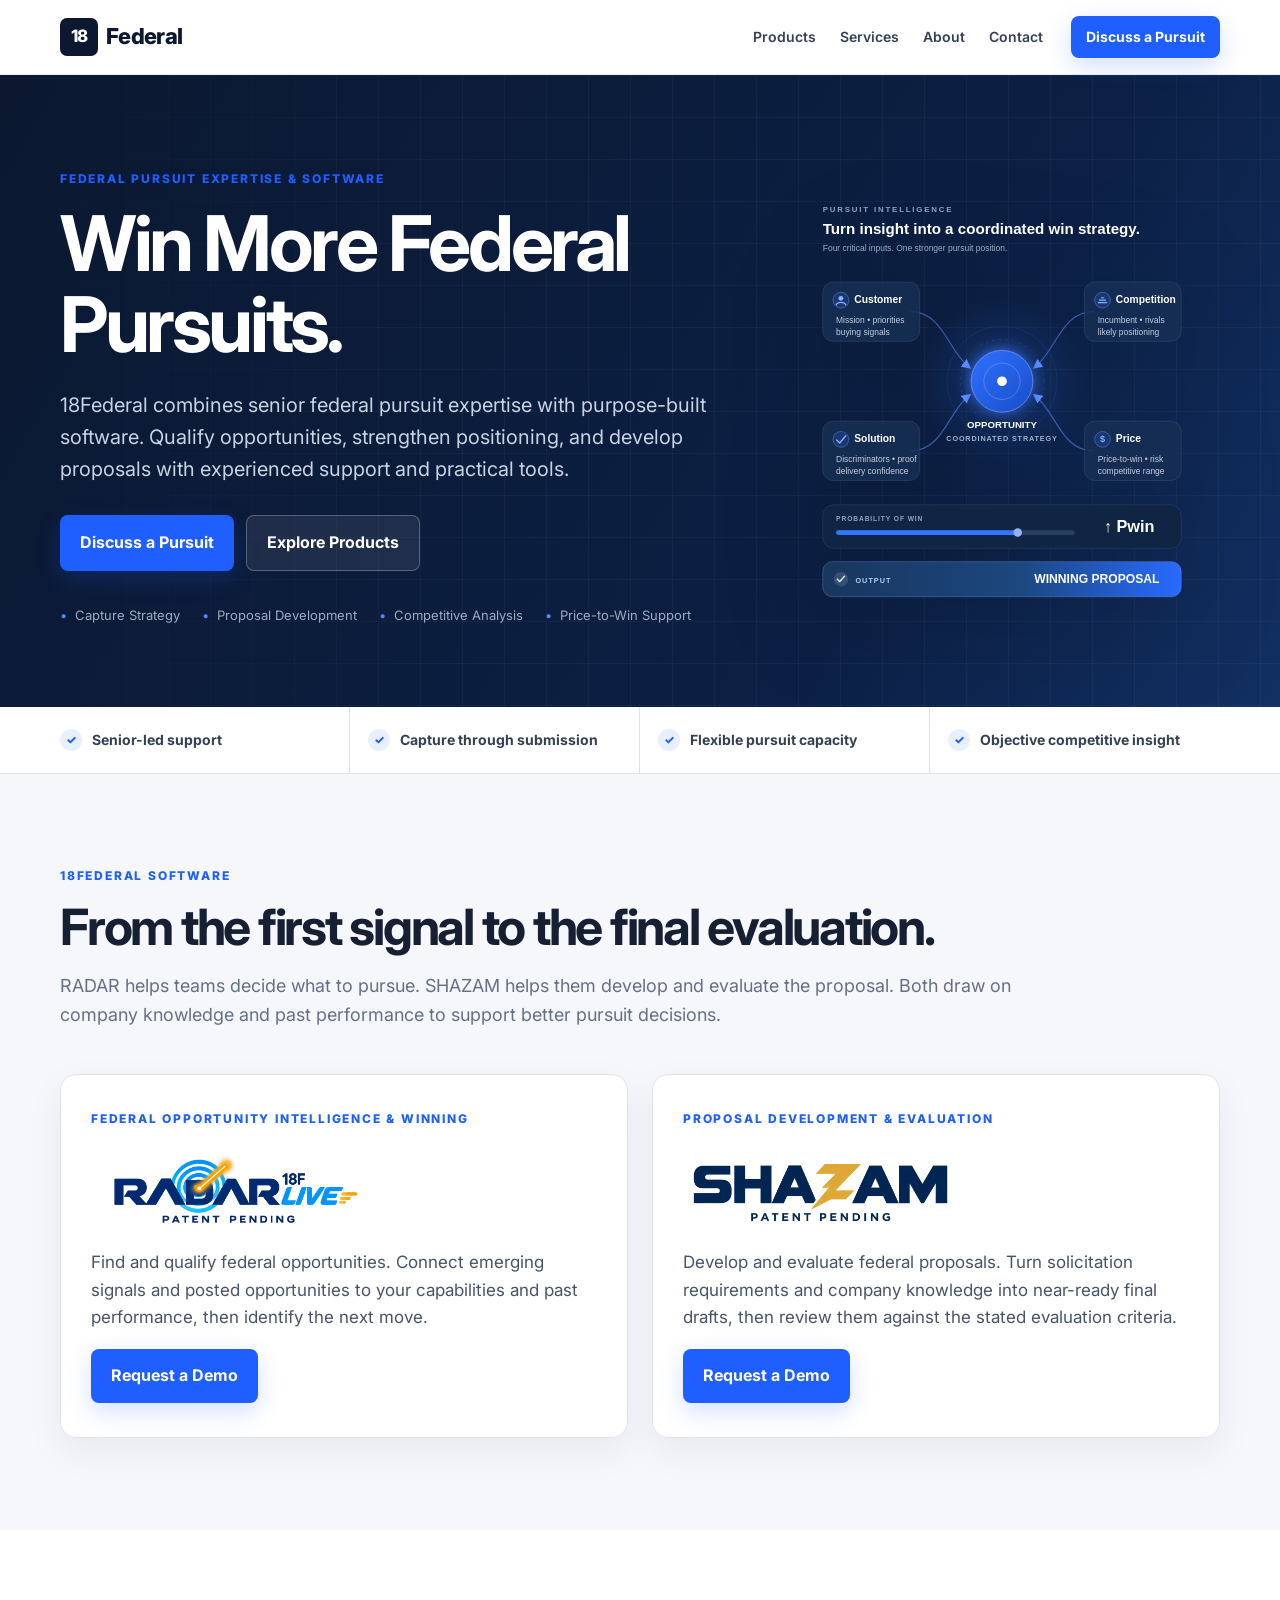
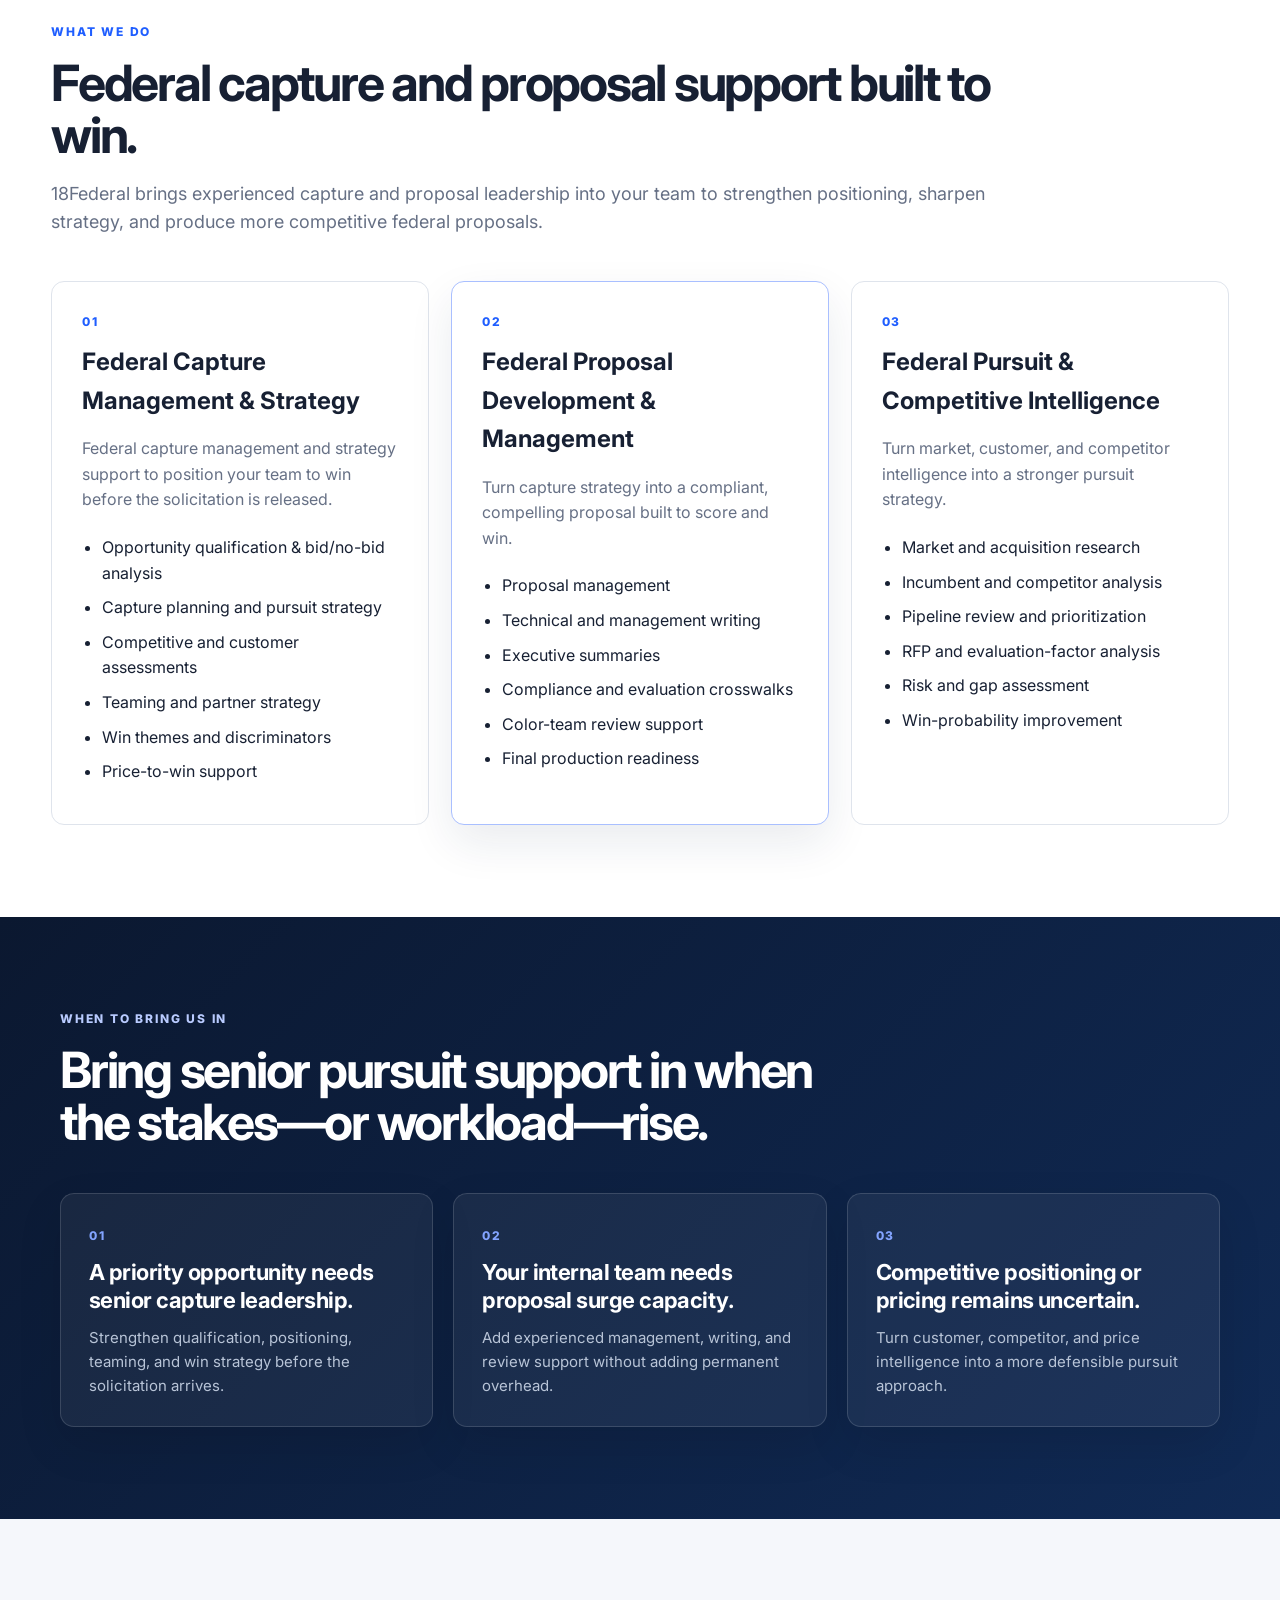
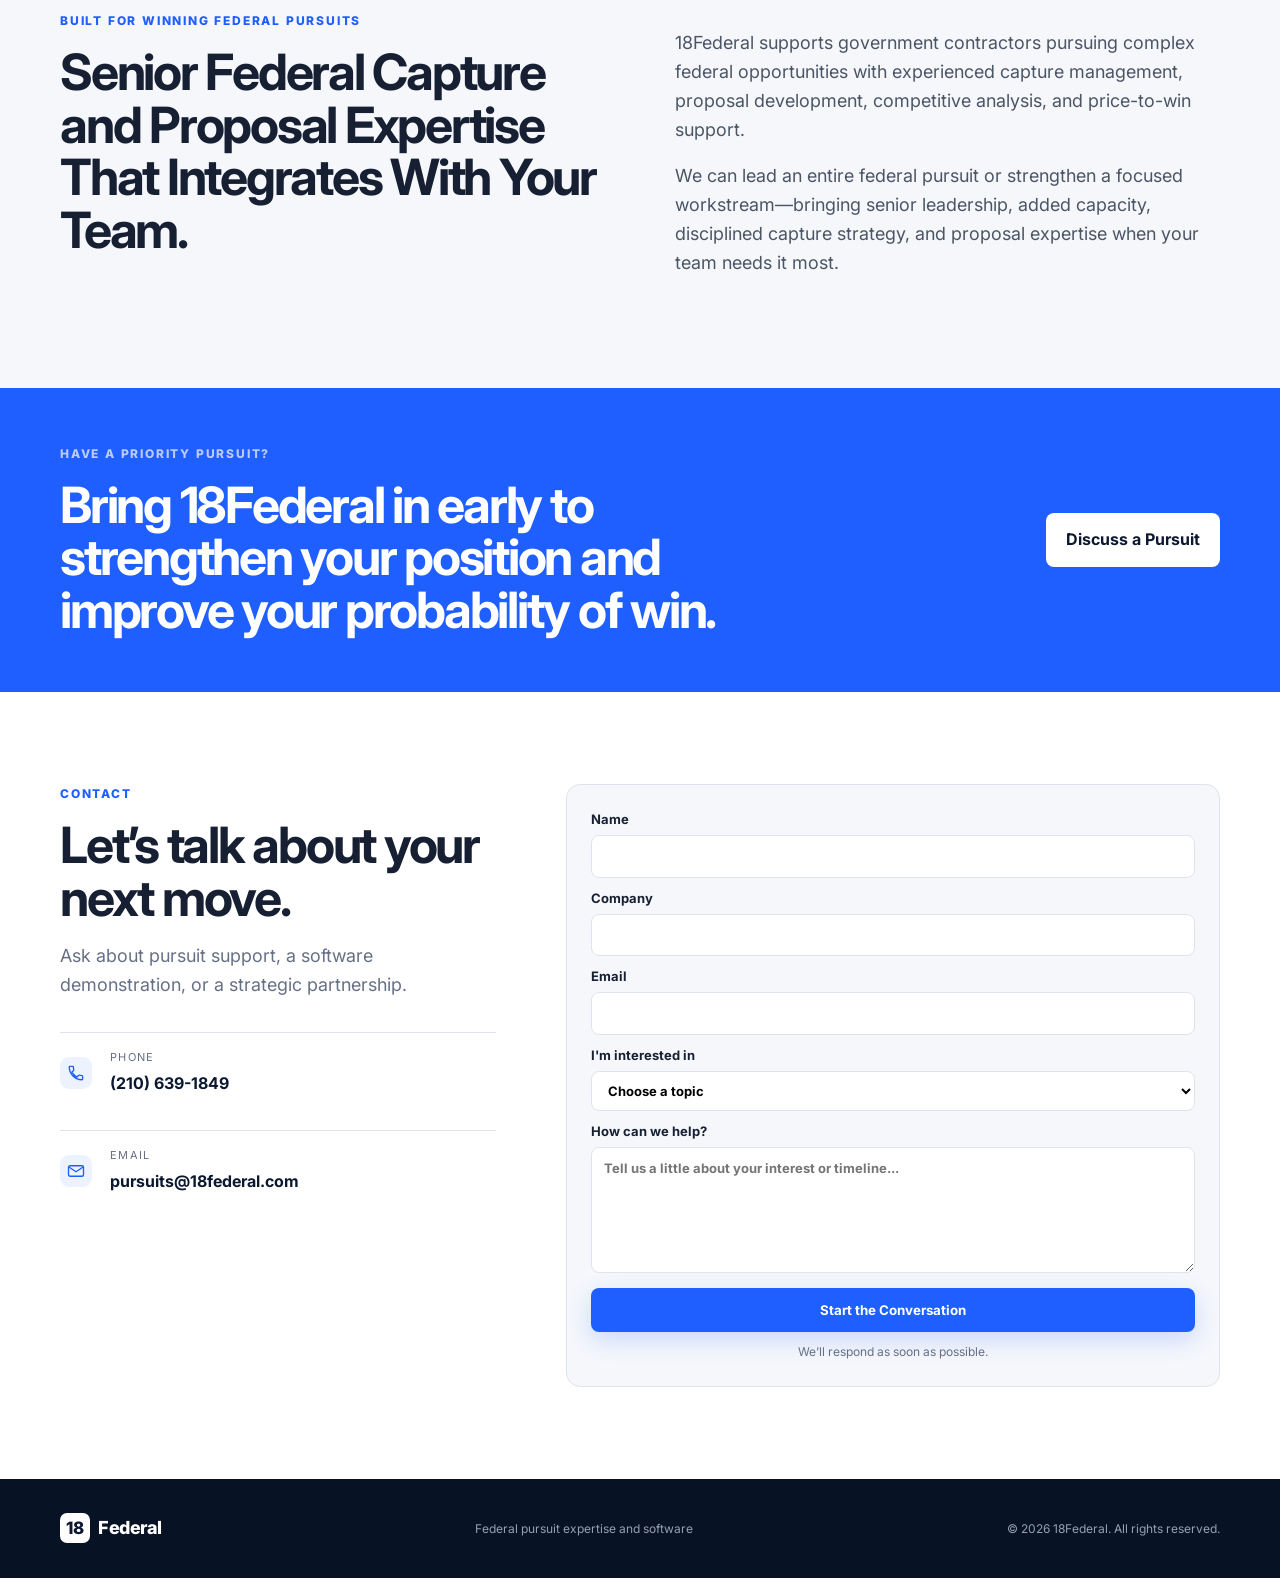
==== index.html @ 4717fa59 "Update RADAR and SHAZAM product labels" ====
<!DOCTYPE html>
<html lang="en">
<head>
  <meta charset="UTF-8" />
  <meta name="viewport" content="width=device-width, initial-scale=1.0" />
  <link rel="icon" type="image/svg+xml" href="18federal-favicon.svg?v=2" />
 <title>18Federal | Federal Pursuit Expertise and Software</title>
  <meta name="description" content="18Federal combines senior federal capture and proposal expertise with RADAR opportunity intelligence and SHAZAM proposal software." />
 <meta property="og:title" content="Federal Pursuit Expertise and Software | 18Federal" />
<meta property="og:description" content="Senior federal pursuit expertise alongside RADAR and SHAZAM software." />
<meta property="og:type" content="website" />
<meta property="og:url" content="https://18federal.com/" />

  <meta property="og:image" content="https://18federal.com/18federal-social.png" />
  <meta property="og:image:width" content="1200" />
<meta property="og:image:height" content="630" />
<meta name="twitter:card" content="summary_large_image" />
  <link rel="preconnect" href="https://fonts.googleapis.com">
  <link rel="preconnect" href="https://fonts.gstatic.com" crossorigin>
  <link href="https://fonts.googleapis.com/css2?family=Inter:wght@400;500;600;700;800&display=swap" rel="stylesheet">
  <link rel="stylesheet" href="styles.css?v=20260929-1" />
</head>
<body>
  <header class="site-header">
    <div class="container nav-wrap">
      <a class="brand" href="#home" aria-label="18Federal home">
        <span class="brand-mark">18</span><span class="brand-text">Federal</span>
      </a>
      <nav class="nav">
        <a href="#products">Products</a>
        <a href="#services">Services</a>
        <a href="#about">About</a>
        <a href="#contact">Contact</a>
      </nav>
      <a class="btn btn-sm btn-primary" href="#contact">Discuss a Pursuit</a>
    </div>
  </header>

  <main>
    <section class="hero" id="home">
      <div class="hero-grid"></div>
      <div class="container hero-inner">
        <div class="hero-copy">
          <div class="eyebrow">Federal Pursuit Expertise & Software</div>
          <h1>Win More Federal Pursuits.</h1>
          <p class="hero-sub">
            18Federal combines senior federal pursuit expertise with purpose-built software. Qualify opportunities, strengthen positioning, and develop proposals with experienced support and practical tools.
          </p>
          <div class="hero-actions">
            <a class="btn btn-primary" href="#contact">Discuss a Pursuit</a>
            <a class="btn btn-secondary" href="#products">Explore Products</a>
          </div>
          <div class="trust-line">
            <span>Capture Strategy</span>
            <span>Proposal Development</span>
            <span>Competitive Analysis</span>
            <span>Price-to-Win Support</span>
          </div>
        </div>
        <div class="hero-graphic">
          <img src="18federal-pursuit-intelligence.svg?v=20260929-2" alt="Customer, competition, solution, and price intelligence converging into a winning federal proposal" />
        </div>
      </div>
    </section>

    <section class="credibility-strip" aria-label="18Federal engagement strengths">
      <div class="container credibility-grid">
        <div class="credibility-item"><span aria-hidden="true">✓</span><strong>Senior-led support</strong></div>
        <div class="credibility-item"><span aria-hidden="true">✓</span><strong>Capture through submission</strong></div>
        <div class="credibility-item"><span aria-hidden="true">✓</span><strong>Flexible pursuit capacity</strong></div>
        <div class="credibility-item"><span aria-hidden="true">✓</span><strong>Objective competitive insight</strong></div>
      </div>
    </section>

    <section class="section products-section" id="products">
      <div class="container">
        <div class="section-heading">
          <div class="eyebrow">18Federal Software</div>
          <h2>From the first signal to the final evaluation.</h2>
          <p>RADAR helps teams decide what to pursue. SHAZAM helps them develop and evaluate the proposal. Both draw on company knowledge and past performance to support better pursuit decisions.</p>
        </div>
        <div class="product-grid">
          <article class="product-card">
            <div class="product-card-copy"><div class="eyebrow">Federal Opportunity Intelligence &amp; Winning</div><h3 class="product-name-mark"><img src="radar-patent-pending.png" alt="RADAR Live by 18Federal — Patent Pending" /></h3><p>Find and qualify federal opportunities. Connect emerging signals and posted opportunities to your capabilities and past performance, then identify the next move.</p><a class="btn btn-primary product-demo" href="?interest=Software%20Demo#contact">Request a Demo</a></div>
          </article>
          <article class="product-card">
            <div class="product-card-copy"><div class="eyebrow">Proposal Development &amp; Evaluation</div><h3 class="product-name-mark"><img src="shazam-patent-pending.png" alt="SHAZAM — Patent Pending" /></h3><p>Develop and evaluate federal proposals. Turn solicitation requirements and company knowledge into near-ready final drafts, then review them against the stated evaluation criteria.</p><a class="btn btn-primary product-demo" href="?interest=Software%20Demo#contact">Request a Demo</a></div>
          </article>
        </div>
      </div>
    </section>

    <section class="section" id="services">
      <div class="container">
        <div class="section-heading">
          <div class="eyebrow">What We Do</div>
         <h2>Federal capture and proposal support built to win.</h2>
         <p>18Federal brings experienced capture and proposal leadership into your team to strengthen positioning, sharpen strategy, and produce more competitive federal proposals.</p>
        </div>

        <div class="service-grid">
          <article class="service-card">
            <div class="service-number">01</div>
           <h3>Federal Capture Management & Strategy</h3>
           <p>Federal capture management and strategy support to position your team to win before the solicitation is released.</p>
            <ul>
              <li>Opportunity qualification & bid/no-bid analysis</li>
              <li>Capture planning and pursuit strategy</li>
              <li>Competitive and customer assessments</li>
              <li>Teaming and partner strategy</li>
              <li>Win themes and discriminators</li>
              <li>Price-to-win support</li>
            </ul>
          </article>

          <article class="service-card featured">
            <div class="service-number">02</div>
           <h3>Federal Proposal Development & Management</h3>
          <p>Turn capture strategy into a compliant, compelling proposal built to score and win.</p>
            <ul>
              <li>Proposal management</li>
              <li>Technical and management writing</li>
              <li>Executive summaries</li>
              <li>Compliance and evaluation crosswalks</li>
              <li>Color-team review support</li>
              <li>Final production readiness</li>
            </ul>
          </article>

          <article class="service-card">
            <div class="service-number">03</div>
           <h3>Federal Pursuit & Competitive Intelligence</h3>
            <p>Turn market, customer, and competitor intelligence into a stronger pursuit strategy.</p>
            <ul>
              <li>Market and acquisition research</li>
              <li>Incumbent and competitor analysis</li>
              <li>Pipeline review and prioritization</li>
              <li>RFP and evaluation-factor analysis</li>
              <li>Risk and gap assessment</li>
              <li>Win-probability improvement</li>
            </ul>
          </article>
        </div>
      </div>
    </section>

    <section class="section timing-section" aria-labelledby="timing-title">
      <div class="container">
        <div class="section-heading timing-heading">
          <div class="eyebrow light">When to Bring Us In</div>
          <h2 id="timing-title">Bring senior pursuit support in when the stakes—or workload—rise.</h2>
        </div>
        <div class="timing-grid">
          <article class="timing-card">
            <span>01</span>
            <h3>A priority opportunity needs senior capture leadership.</h3>
            <p>Strengthen qualification, positioning, teaming, and win strategy before the solicitation arrives.</p>
          </article>
          <article class="timing-card">
            <span>02</span>
            <h3>Your internal team needs proposal surge capacity.</h3>
            <p>Add experienced management, writing, and review support without adding permanent overhead.</p>
          </article>
          <article class="timing-card">
            <span>03</span>
            <h3>Competitive positioning or pricing remains uncertain.</h3>
            <p>Turn customer, competitor, and price intelligence into a more defensible pursuit approach.</p>
          </article>
        </div>
      </div>
    </section>

    <section class="section alt" id="about">
      <div class="container about-grid">
        <div>
         <div class="eyebrow">BUILT FOR WINNING FEDERAL PURSUITS</div>
          <h2>Senior Federal Capture and Proposal Expertise That Integrates With Your Team.</h2>
        </div>
        <div class="about-copy">
          <p>
            18Federal supports government contractors pursuing complex federal opportunities with experienced capture management, proposal development, competitive analysis, and price-to-win support.
          </p>
          <p>
            We can lead an entire federal pursuit or strengthen a focused workstream—bringing senior leadership, added capacity, disciplined capture strategy, and proposal expertise when your team needs it most.
          </p>
        </div>
      </div>
    </section>

    <section class="cta-band">
      <div class="container cta-inner">
        <div>
          <div class="eyebrow light">Have a priority pursuit?</div>
    <h2>Bring 18Federal in early to strengthen your position and improve your probability of win.</h2>
        </div>
        <a class="btn btn-light" href="#contact">Discuss a Pursuit</a>
      </div>
    </section>

    <section class="section" id="contact">
      <div class="container contact-grid">
        <div>
          <div class="eyebrow">Contact</div>
          <h2>Let’s talk about your next move.</h2>
          <p class="contact-intro">
           Ask about pursuit support, a software demonstration, or a strategic partnership.
          </p>

          <div class="contact-details">
            <div>
              <svg class="contact-icon" viewBox="0 0 24 24" aria-hidden="true">
                <path d="M6.6 10.8a15.5 15.5 0 0 0 6.6 6.6l2.2-2.2a1 1 0 0 1 1-.24c1.1.36 2.25.54 3.45.54a1 1 0 0 1 1 1V20a1 1 0 0 1-1 1C10.55 21 3 13.45 3 4.15a1 1 0 0 1 1-1h3.5a1 1 0 0 1 1 1c0 1.2.18 2.35.54 3.45a1 1 0 0 1-.24 1Z" />
              </svg>
              <small>PHONE</small>
              <strong><a href="tel:+12106391849">(210) 639-1849</a></strong>
            </div>
            <div>
              <svg class="contact-icon" viewBox="0 0 24 24" aria-hidden="true">
                <path d="M4 5h16a2 2 0 0 1 2 2v10a2 2 0 0 1-2 2H4a2 2 0 0 1-2-2V7a2 2 0 0 1 2-2Z" />
                <path d="m3 7 9 6 9-6" />
              </svg>
              <small>EMAIL</small>
              <strong><a href="mailto:pursuits@18federal.com">pursuits@18federal.com</a></strong>
            </div>
          </div>
        </div>

      <form class="contact-form" id="leadForm" action="https://formspree.io/f/xjybgvlz" method="POST">
        <input type="hidden" name="_next" value="https://18federal.com/#thank-you">
          <label>
            Name
            <input type="text" name="name" required />
          </label>
          <label>
            Company
            <input type="text" name="company" />
          </label>
          <label>
            Email
            <input type="email" name="email" required />
          </label>
          <label>
            I'm interested in
            <select name="interest" required>
              <option value="" selected disabled>Choose a topic</option>
              <option value="Pursuit Support">Pursuit Support</option>
              <option value="Software Demo">Software Demo</option>
              <option value="Strategic Partnership">Strategic Partnership</option>
            </select>
          </label>
          <label>
            How can we help?
            <textarea name="message" rows="5" required placeholder="Tell us a little about your interest or timeline..."></textarea>
          </label>
          <button class="btn btn-primary full" type="submit">Start the Conversation</button>
          <p class="form-note" id="formNote">
            We’ll respond as soon as possible.
          </p>
        </form>
      </div>
    </section>
  </main>
<section class="section thank-you-section" id="thank-you">
  <div class="container">
    <div class="section-heading">
      <div class="eyebrow">Thank You</div>
      <h2>Your message has been received.</h2>
      <p>We’ll review the details and follow up shortly.</p>
    </div>
  </div>
</section>
  <footer class="footer">
    <div class="container footer-inner">
      <div class="brand footer-brand"><span class="brand-mark">18</span><span class="brand-text">Federal</span></div>
     <p>Federal pursuit expertise and software</p>
      <p>© <span id="year"></span> 18Federal. All rights reserved.</p>
    </div>
  </footer>
<script type="application/ld+json">
{
  "@context": "https://schema.org",
  "@graph": [
    {
      "@type": "ProfessionalService",
      "@id": "https://18federal.com/#organization",
      "name": "18Federal",
      "url": "https://18federal.com/",
      "description": "Federal capture management, proposal development, competitive analysis, price-to-win, and pursuit support for government contractors.",
      "telephone": "+1-210-639-1849",
      "email": "pursuits@18federal.com",
      "areaServed": {
        "@type": "Country",
        "name": "United States"
      }
    },
    {
      "@type": "Service",
      "name": "Federal Capture and Proposal Support",
      "provider": {
        "@id": "https://18federal.com/#organization"
      },
      "serviceType": [
        "Federal Capture Management",
        "Federal Proposal Development",
        "Price-to-Win Support",
        "Competitive Intelligence",
        "Federal Pursuit Support"
      ],
      "areaServed": {
        "@type": "Country",
        "name": "United States"
      }
    }
  ]
}
</script>
  <script src="script.js"></script>
</body>
</html>
---- styles.css ----
*{box-sizing:border-box}
:root{
  --navy:#0b1830;
  --navy-2:#101f3b;
  --blue:#1f5eff;
  --blue-2:#1747c7;
  --text:#172033;
  --muted:#667085;
  --line:#dfe4ec;
  --soft:#f5f7fb;
  --white:#fff;
}
html{scroll-behavior:smooth}
body{margin:0;font-family:Inter,Arial,sans-serif;color:var(--text);background:#fff;line-height:1.6}
.container{width:min(1160px,92%);margin:0 auto}
.site-header{position:sticky;top:0;z-index:20;background:rgba(255,255,255,.96);backdrop-filter:blur(10px);border-bottom:1px solid rgba(11,24,48,.08)}
.nav-wrap{height:74px;display:flex;align-items:center;gap:28px}
.brand{display:inline-flex;align-items:center;text-decoration:none;color:var(--navy);font-weight:800;letter-spacing:-.04em}
.brand-mark{display:inline-grid;place-items:center;background:var(--navy);color:#fff;width:38px;height:38px;border-radius:7px;margin-right:8px;font-size:17px}
.brand-text{font-size:22px}
.nav{display:flex;gap:24px;margin-left:auto}
.nav a{text-decoration:none;color:#344054;font-size:14px;font-weight:600}
.nav a:hover{color:var(--blue)}
.btn{display:inline-flex;justify-content:center;align-items:center;text-decoration:none;border:0;border-radius:8px;padding:14px 20px;font-weight:700;font-family:inherit;cursor:pointer;transition:.2s}
.btn-sm{padding:10px 15px;font-size:14px}
.btn-primary{background:var(--blue);color:#fff;box-shadow:0 8px 24px rgba(31,94,255,.2)}
.btn-primary:hover{background:var(--blue-2);transform:translateY(-1px)}
.btn-secondary{background:rgba(255,255,255,.08);color:#fff;border:1px solid rgba(255,255,255,.25)}
.btn-light{background:#fff;color:var(--navy)}
.hero{position:relative;overflow:hidden;background:linear-gradient(120deg,var(--navy) 0%,#0c2045 70%,#123063 100%);color:#fff;padding:92px 0 80px}
.hero-grid{position:absolute;inset:0;background-image:linear-gradient(rgba(255,255,255,.035) 1px,transparent 1px),linear-gradient(90deg,rgba(255,255,255,.035) 1px,transparent 1px);background-size:42px 42px;mask-image:linear-gradient(to right,transparent,black 35%,black)}
.hero-inner{position:relative;display:grid;grid-template-columns:1.2fr .8fr;gap:70px;align-items:center}
.eyebrow{text-transform:uppercase;letter-spacing:.15em;font-size:12px;font-weight:800;color:var(--blue);margin-bottom:16px}
.eyebrow.light{color:#b9cbff}
.hero h1,.section h2,.cta-band h2{margin:0;line-height:1.05;letter-spacing:-.045em}
.hero h1{font-size:clamp(48px,6vw,78px);max-width:720px}
.hero-sub{font-size:20px;color:#cad3e2;max-width:720px;margin:24px 0 30px}
.hero-actions{display:flex;gap:12px;flex-wrap:wrap}
.trust-line{display:flex;flex-wrap:wrap;gap:10px 22px;margin-top:34px;color:#9eabc0;font-size:13px}
.trust-line span:before{content:"•";color:#5d84ff;margin-right:8px}
.hero-panel{background:rgba(255,255,255,.055);border:1px solid rgba(255,255,255,.13);padding:26px;border-radius:14px;box-shadow:0 20px 70px rgba(0,0,0,.18)}
.panel-kicker{font-size:11px;letter-spacing:.17em;color:#91a5c8;font-weight:700;margin-bottom:10px}
.panel-step{display:grid;grid-template-columns:42px 1fr;gap:14px;padding:15px 0;border-bottom:1px solid rgba(255,255,255,.1)}
.panel-step span{color:#6d92ff;font-weight:800;font-size:13px}
.panel-step strong{display:block;font-size:17px}
.panel-step small{display:block;color:#9eabc0;margin-top:2px}
.panel-step.final{border-bottom:0}
.hero-graphic{display:flex;align-items:center;justify-content:center}
.hero-graphic img{display:block;width:100%;height:auto;max-height:620px;filter:drop-shadow(0 20px 50px rgba(0,0,0,.18))}
.credibility-strip{background:#fff;border-bottom:1px solid var(--line);box-shadow:0 10px 28px rgba(11,24,48,.04)}
.credibility-grid{display:grid;grid-template-columns:repeat(4,1fr);align-items:stretch}
.credibility-item{display:flex;align-items:center;gap:10px;padding:22px 18px;border-right:1px solid var(--line);color:#344054;font-size:14px;line-height:1.35}
.credibility-item:first-child{padding-left:0}
.credibility-item:last-child{border-right:0;padding-right:0}
.credibility-item span{display:grid;place-items:center;flex:0 0 22px;width:22px;height:22px;border-radius:50%;background:rgba(31,94,255,.1);color:var(--blue);font-size:12px;font-weight:800}
.credibility-item strong{font-weight:700}
.section{padding:92px 0}
.section.alt{background:var(--soft)}
.section-heading{max-width:960px;margin-bottom:44px}
.section h2,.cta-band h2{font-size:clamp(34px,4vw,50px)}
.section-heading p,.contact-intro{color:var(--muted);font-size:18px}
.service-grid{display:grid;grid-template-columns:repeat(3,1fr);gap:22px}
#services .container{width:min(1400px,92%)}
.service-card{padding:30px;border:1px solid var(--line);border-radius:13px;background:#fff}
.service-card.featured{border-color:#a9bfff;box-shadow:0 18px 45px rgba(24,39,75,.09)}
.service-number{font-size:12px;font-weight:800;color:var(--blue);letter-spacing:.12em}
.service-card h3{font-size:24px;margin:12px 0 8px}
.service-card p{color:var(--muted)}
.service-card ul{padding-left:20px;margin:22px 0 0}
.service-card li{margin:9px 0}
.timing-section{background:linear-gradient(135deg,var(--navy) 0%,#102a55 100%);color:#fff}
.timing-heading{max-width:820px}
.timing-heading h2{color:#fff}
.timing-grid{display:grid;grid-template-columns:repeat(3,1fr);gap:20px}
.timing-card{padding:28px;border:1px solid rgba(255,255,255,.14);border-radius:14px;background:rgba(255,255,255,.055);box-shadow:0 18px 45px rgba(0,0,0,.1)}
.timing-card span{display:inline-block;color:#83a4ff;font-size:12px;font-weight:800;letter-spacing:.14em;margin-bottom:14px}
.timing-card h3{margin:0 0 12px;font-size:22px;line-height:1.25;letter-spacing:-.025em}
.timing-card p{margin:0;color:#b8c4d7;font-size:15px}
.about-grid{display:grid;grid-template-columns:1fr 1fr;gap:70px;align-items:start}
.about-copy{font-size:18px;color:#4b5565}
.text-link{display:inline-block;margin-top:10px;color:var(--blue);font-weight:700;text-decoration:none}
.cta-band{background:var(--blue);color:#fff;padding:56px 0}
.cta-inner{display:flex;justify-content:space-between;align-items:center;gap:30px}
.cta-band h2{max-width:760px}
.contact-grid{display:grid;grid-template-columns:.8fr 1.2fr;gap:70px}
.contact-details{margin-top:32px;display:grid;gap:18px}
.contact-details > div{display:grid;grid-template-columns:38px 1fr;grid-template-rows:auto auto;column-gap:12px;align-items:center;padding:16px 0;border-top:1px solid var(--line)}
.contact-icon{grid-column:1;grid-row:1 / span 2;width:32px;height:32px;padding:7px;border-radius:9px;color:var(--blue);background:rgba(31,94,255,.08);stroke:currentColor;stroke-width:1.8;stroke-linecap:round;stroke-linejoin:round;fill:none}
.contact-details small,.contact-details strong{grid-column:2}
.contact-details small{display:block;font-size:11px;letter-spacing:.12em;color:var(--muted);margin-bottom:4px}
.contact-details a{color:var(--navy);text-decoration:none;transition:color .2s}
.contact-details a:hover{color:var(--blue)}
.contact-form{background:var(--soft);padding:24px;border-radius:14px;border:1px solid var(--line)}
.contact-form label{display:block;font-size:13px;font-weight:700;margin-bottom:10px}
.contact-form input,.contact-form textarea{width:100%;margin-top:5px;padding:10px 12px;border:1px solid var(--line);border-radius:8px;font:inherit;background:#fff}
.contact-form input:focus,.contact-form textarea:focus{outline:2px solid rgba(31,94,255,.18);border-color:var(--blue)}
.full{width:100%}
.form-note{font-size:12px;color:var(--muted);margin:10px 0 0;text-align:center}
.footer{background:#081225;color:#93a0b6;padding:28px 0}
.footer-inner{display:flex;align-items:center;justify-content:space-between;gap:20px;font-size:12px}
.footer-brand{color:#fff}
.footer-brand .brand-mark{background:#fff;color:var(--navy);width:30px;height:30px}
.footer-brand .brand-text{font-size:18px}
@media (max-width:860px){
  .nav{display:none}
  .nav-wrap .btn-sm{margin-left:auto}
  .hero{padding-top:68px}
  .hero-inner,.about-grid,.contact-grid{grid-template-columns:1fr}
  .hero-inner{gap:44px}
  .credibility-grid{grid-template-columns:repeat(2,1fr)}
  .credibility-item{padding:18px 14px;border-bottom:1px solid var(--line)}
  .credibility-item:nth-child(2){border-right:0}
  .credibility-item:nth-child(3),.credibility-item:nth-child(4){border-bottom:0}
  .credibility-item:first-child,.credibility-item:last-child{padding-left:14px;padding-right:14px}
  .service-grid,.timing-grid{grid-template-columns:1fr}
  .cta-inner{align-items:flex-start;flex-direction:column}
  .footer-inner{align-items:flex-start;flex-direction:column}
}
@media (max-width:520px){
  .site-header .btn-sm{display:none}
   .nav-wrap{height:58px}
  .hero{padding-top:38px}
  .hero-actions{flex-direction:row;flex-wrap:nowrap}
 .hero-actions .btn{width:auto;flex:1}
  .hero h1{font-size:46px}
  .hero-sub{font-size:17px}
  .section{padding:70px 0}
  
 
}
.thank-you-section { display: none; }
.thank-you-section:target { display: block; }
/* Product introduction and detail pages */
.products-section{background:#f5f7fb}
.product-grid{display:grid;grid-template-columns:repeat(2,minmax(0,1fr));gap:24px}
.product-card{background:#fff;border:1px solid var(--line);border-radius:16px;overflow:hidden;box-shadow:0 14px 38px rgba(11,24,48,.06)}
.product-card-copy{padding:30px}
.product-card h3{font-size:32px;line-height:1.1;margin:0 0 12px;color:var(--navy)}
.product-card p{font-size:17px;color:#475467;margin:0}
.product-preview{margin:18px 18px 0;border:1px solid #cad5e9;border-radius:10px 10px 4px 4px;background:#f6f9fe;min-height:225px;padding:16px;box-shadow:0 10px 24px rgba(13,37,78,.1);overflow:hidden}
.preview-top{display:flex;justify-content:space-between;align-items:center;gap:12px;color:#12264a;border-bottom:1px solid #d9e2f1;padding-bottom:11px;font-size:14px}
.preview-top strong{font-size:20px;letter-spacing:.06em}
.preview-top span{font-size:12px;color:#667892}
.preview-strip{display:flex;gap:8px;flex-wrap:wrap;padding:14px 0}
.preview-strip span{font-size:12px;font-weight:700;color:#294d82;border:1px solid #c8d8ed;background:#fff;border-radius:5px;padding:5px 9px}
.preview-row{display:flex;align-items:center;gap:10px;background:#fff;border:1px solid #e0e7f2;border-radius:7px;padding:10px;margin-bottom:8px}
.preview-row i{width:8px;height:8px;flex:none;border-radius:50%;background:#4181ec}
.preview-row span{display:grid;line-height:1.3;flex:1;min-width:0}
.preview-row b{font-size:13px;color:#1c3354}.preview-row small{font-size:11px;color:#64748b}
.preview-row em{font-style:normal;font-size:11px;color:#1a58b8;font-weight:700}
.shazam-preview{background:#f8f7ff}.shazam-preview .preview-row i{background:#7056cd}.shazam-preview .preview-strip span{color:#59419d;border-color:#ded5f5}
.preview-disclaimer{font-size:13px;color:#667085;margin:15px 0 0}
.contact-form select{width:100%;margin-top:5px;padding:10px 12px;border:1px solid var(--line);border-radius:8px;font:inherit;background:#fff}
.contact-form select:focus{outline:2px solid rgba(31,94,255,.18);border-color:var(--blue)}
.product-hero{background:linear-gradient(120deg,var(--navy),#123063);color:#fff;padding:86px 0}
.product-hero .container{display:grid;grid-template-columns:1fr .9fr;gap:60px;align-items:center}
.product-hero h1{font-size:clamp(44px,5vw,70px);line-height:1.05;letter-spacing:-.045em;margin:0 0 22px}
.product-hero p{font-size:19px;color:#d5deec;max-width:630px}
.product-hero .product-preview{margin:0;transform:rotate(1deg)}
.product-hero .eyebrow{color:#a9c2ff}
.detail-grid{display:grid;grid-template-columns:repeat(3,1fr);gap:22px}
.detail-grid article{padding:26px;border:1px solid var(--line);border-radius:12px}
.detail-grid h3{margin:0 0 8px;font-size:21px}.detail-grid p{margin:0;color:#5b6677}
.flow-band{background:#edf3fc;padding:58px 0}.flow-band p{font-size:19px;max-width:850px;margin:12px 0 0;color:#42536d}
.product-cta{padding:58px 0;background:#123063;color:#fff}.product-cta .container{display:flex;align-items:center;justify-content:space-between;gap:24px}.product-cta h2{margin:0;font-size:clamp(30px,3vw,42px)}
@media(max-width:860px){.product-grid,.product-hero .container,.detail-grid{grid-template-columns:1fr}.product-hero{padding:60px 0}.product-cta .container{flex-direction:column;align-items:flex-start}}
@media(max-width:520px){.product-card-copy{padding:22px}.product-preview{margin:12px 12px 0;padding:12px}.preview-top span{display:none}.nav-wrap{gap:12px}.nav{display:flex;gap:12px;margin-left:auto}.nav a{font-size:13px}.nav a[href="#about"],.nav a[href="../#about"]{display:none}}

.product-name-mark{margin:0 0 14px!important;line-height:0!important}
.product-name-mark img{display:block;width:min(100%,275px);height:auto}
.detail-name-mark{display:inline-block;max-width:min(100%,390px);background:#fff;border-radius:10px;padding:10px 14px;margin-bottom:24px}
.detail-name-mark img{display:block;width:100%;height:auto}
@media(max-width:520px){.product-name-mark img{width:min(100%,240px)}.detail-name-mark{max-width:300px}}

.products-section .product-card-copy{padding-top:34px;padding-bottom:34px}
.products-section .product-demo{margin-top:18px}
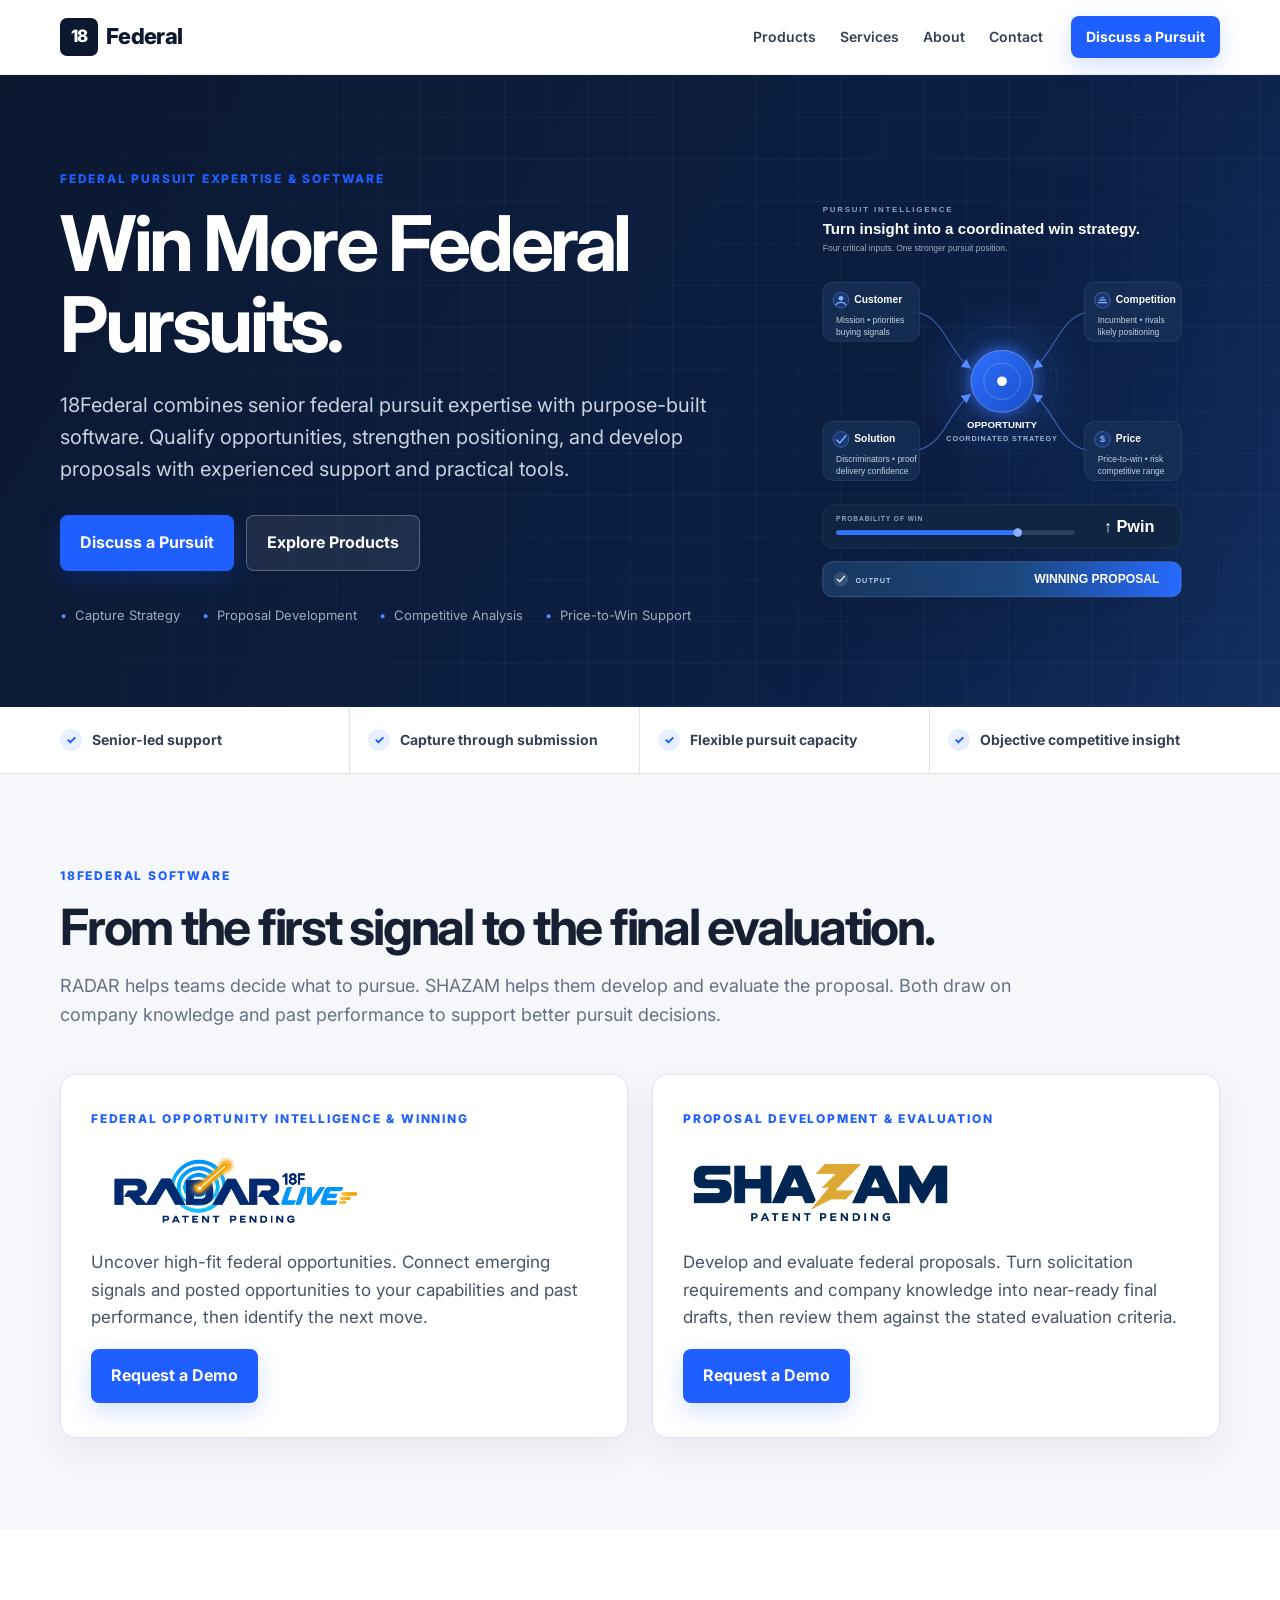
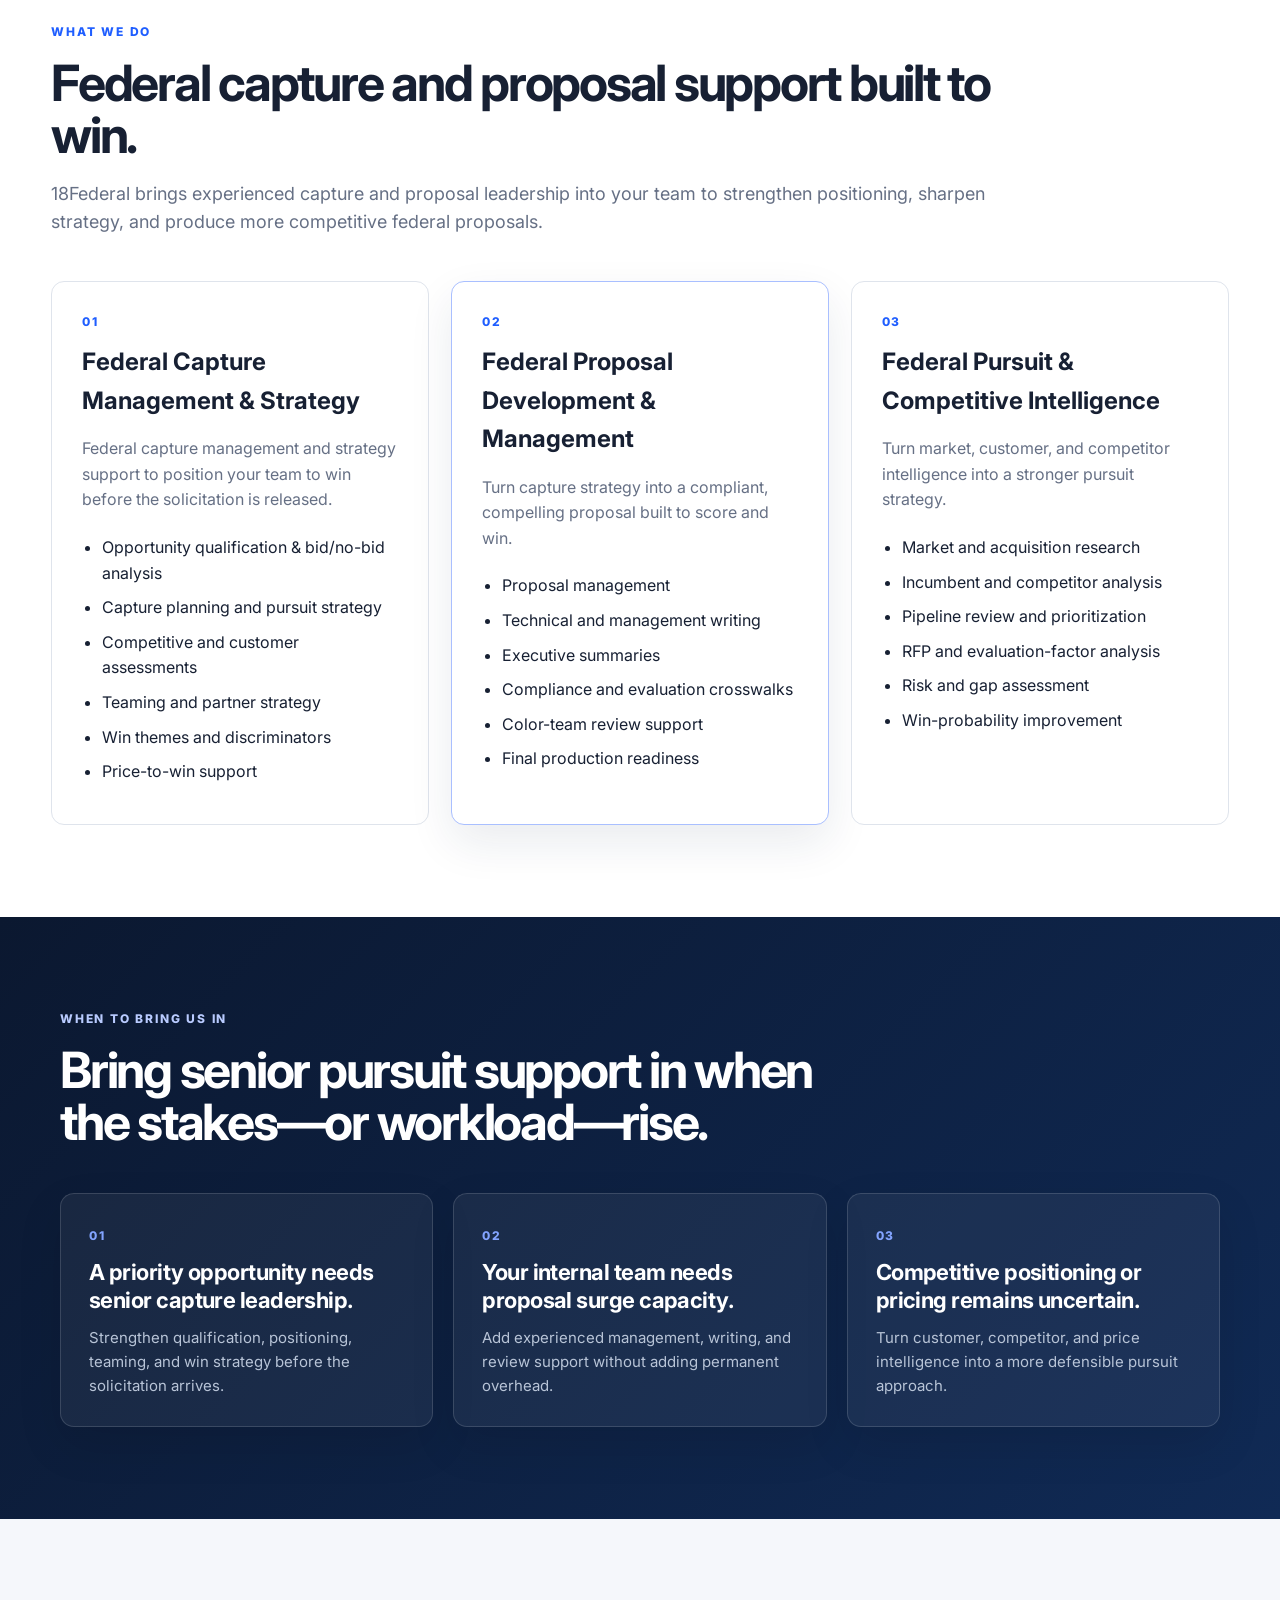
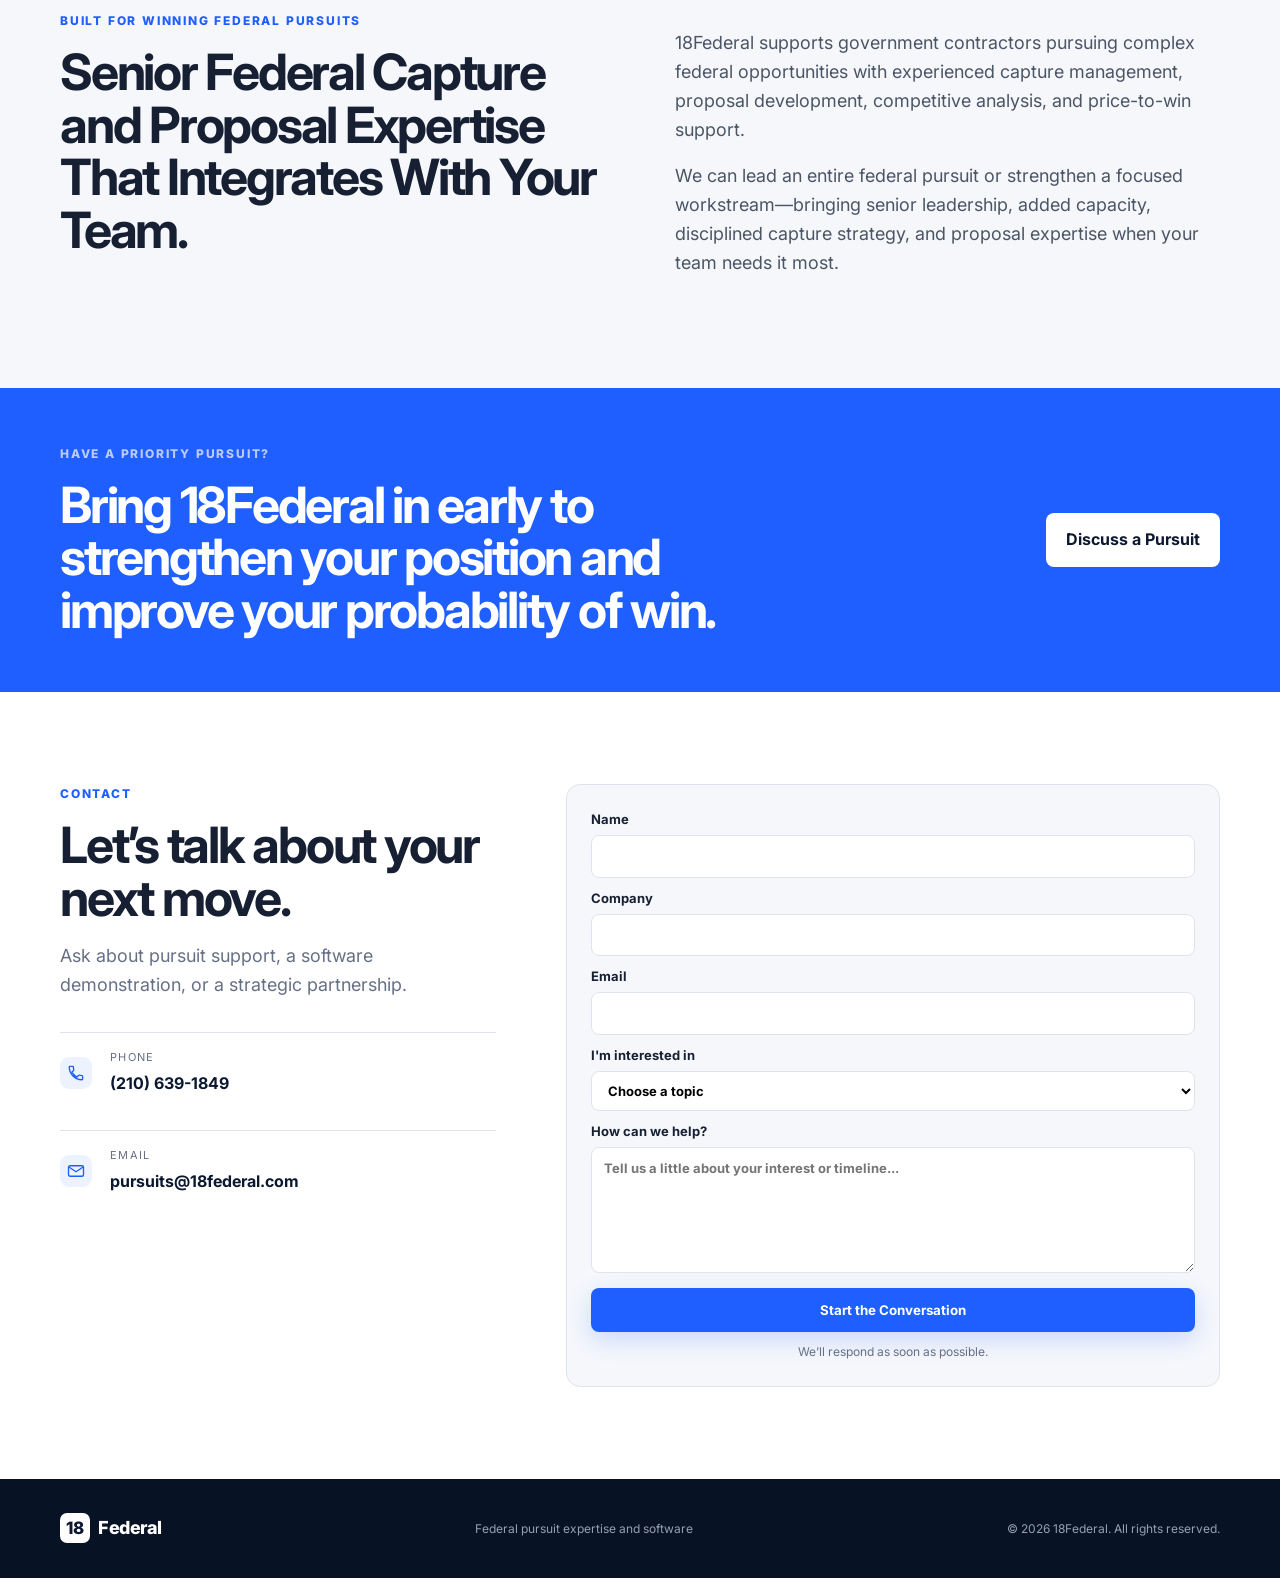
==== commit 1afe7f9d: "Update RADAR wording to Uncover high-fit opportunities" ====
--- a/index.html
+++ b/index.html
@@ -81,7 +81,7 @@
         </div>
         <div class="product-grid">
           <article class="product-card">
-            <div class="product-card-copy"><div class="eyebrow">Federal Opportunity Intelligence &amp; Winning</div><h3 class="product-name-mark"><img src="radar-patent-pending.png" alt="RADAR Live by 18Federal — Patent Pending" /></h3><p>Find and qualify federal opportunities. Connect emerging signals and posted opportunities to your capabilities and past performance, then identify the next move.</p><a class="btn btn-primary product-demo" href="?interest=Software%20Demo#contact">Request a Demo</a></div>
+            <div class="product-card-copy"><div class="eyebrow">Federal Opportunity Intelligence &amp; Winning</div><h3 class="product-name-mark"><img src="radar-patent-pending.png" alt="RADAR Live by 18Federal — Patent Pending" /></h3><p>Uncover high-fit federal opportunities. Connect emerging signals and posted opportunities to your capabilities and past performance, then identify the next move.</p><a class="btn btn-primary product-demo" href="?interest=Software%20Demo#contact">Request a Demo</a></div>
           </article>
           <article class="product-card">
             <div class="product-card-copy"><div class="eyebrow">Proposal Development &amp; Evaluation</div><h3 class="product-name-mark"><img src="shazam-patent-pending.png" alt="SHAZAM — Patent Pending" /></h3><p>Develop and evaluate federal proposals. Turn solicitation requirements and company knowledge into near-ready final drafts, then review them against the stated evaluation criteria.</p><a class="btn btn-primary product-demo" href="?interest=Software%20Demo#contact">Request a Demo</a></div>
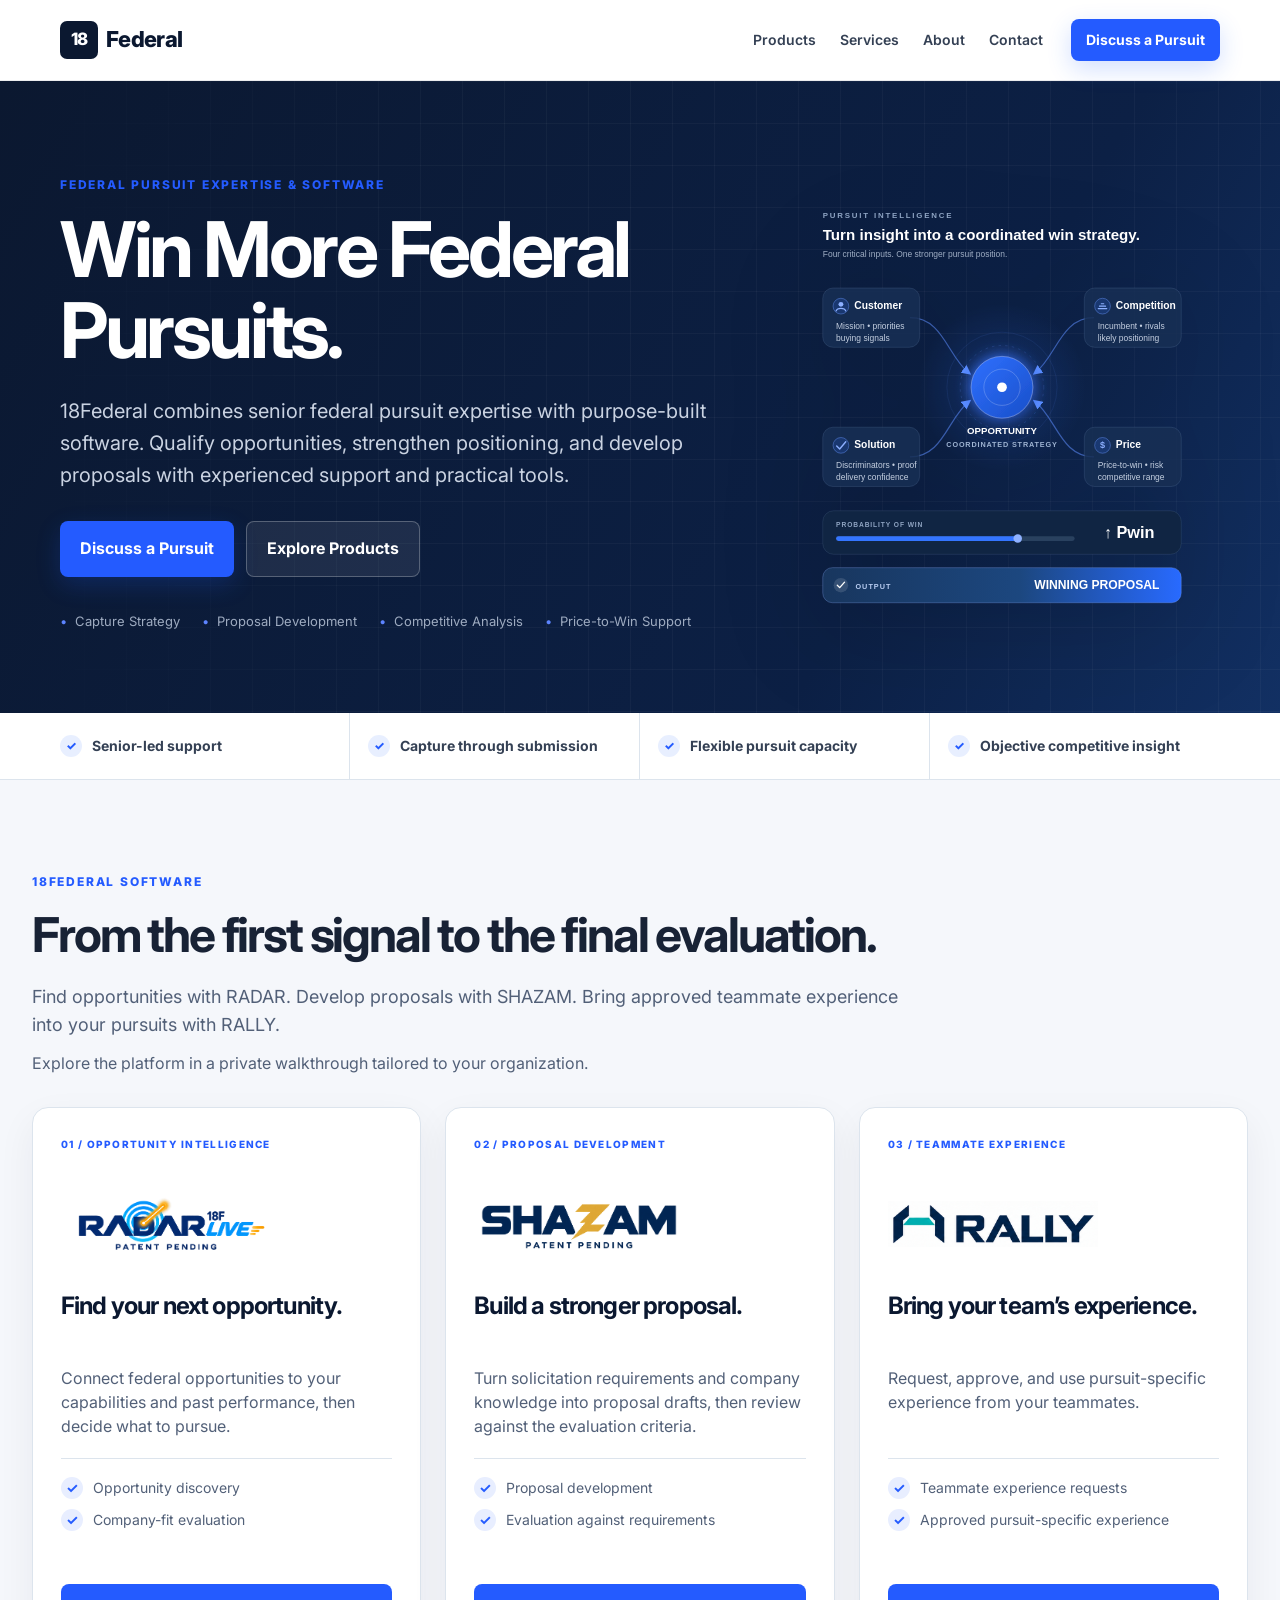
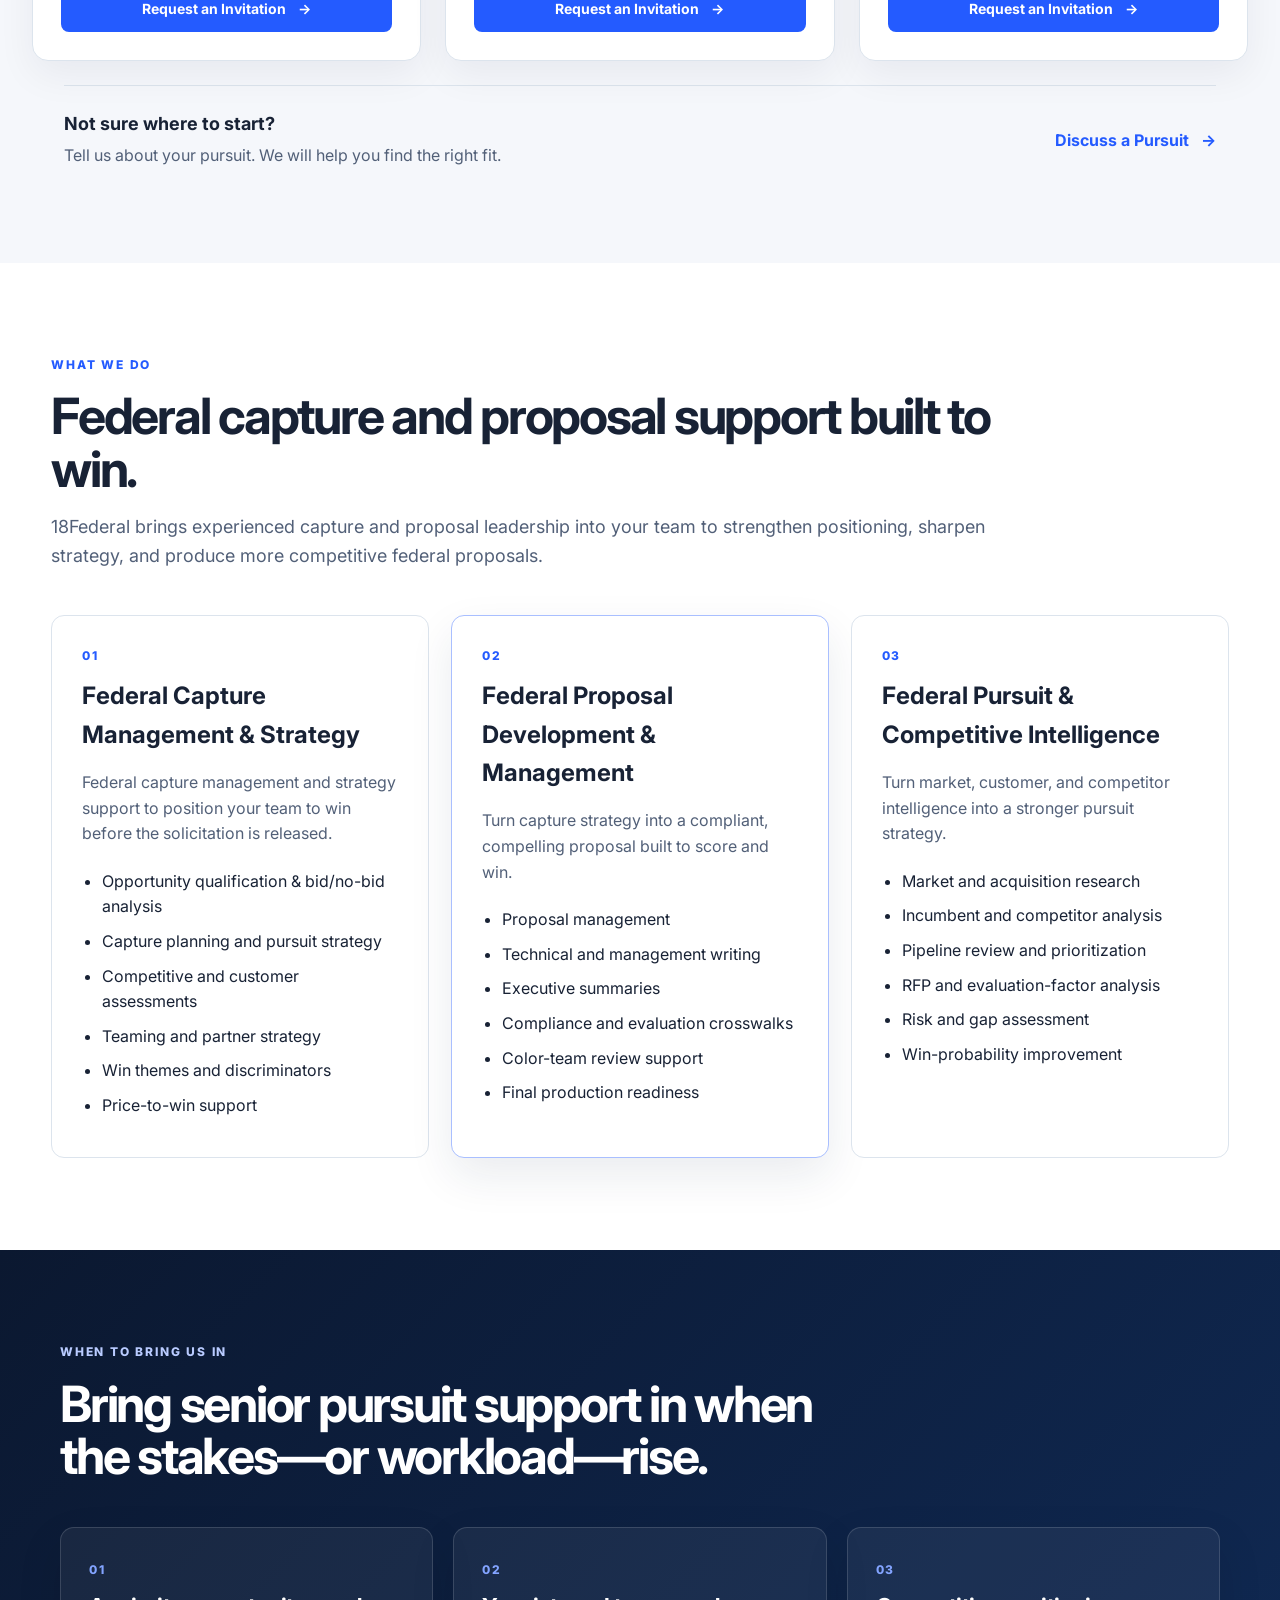
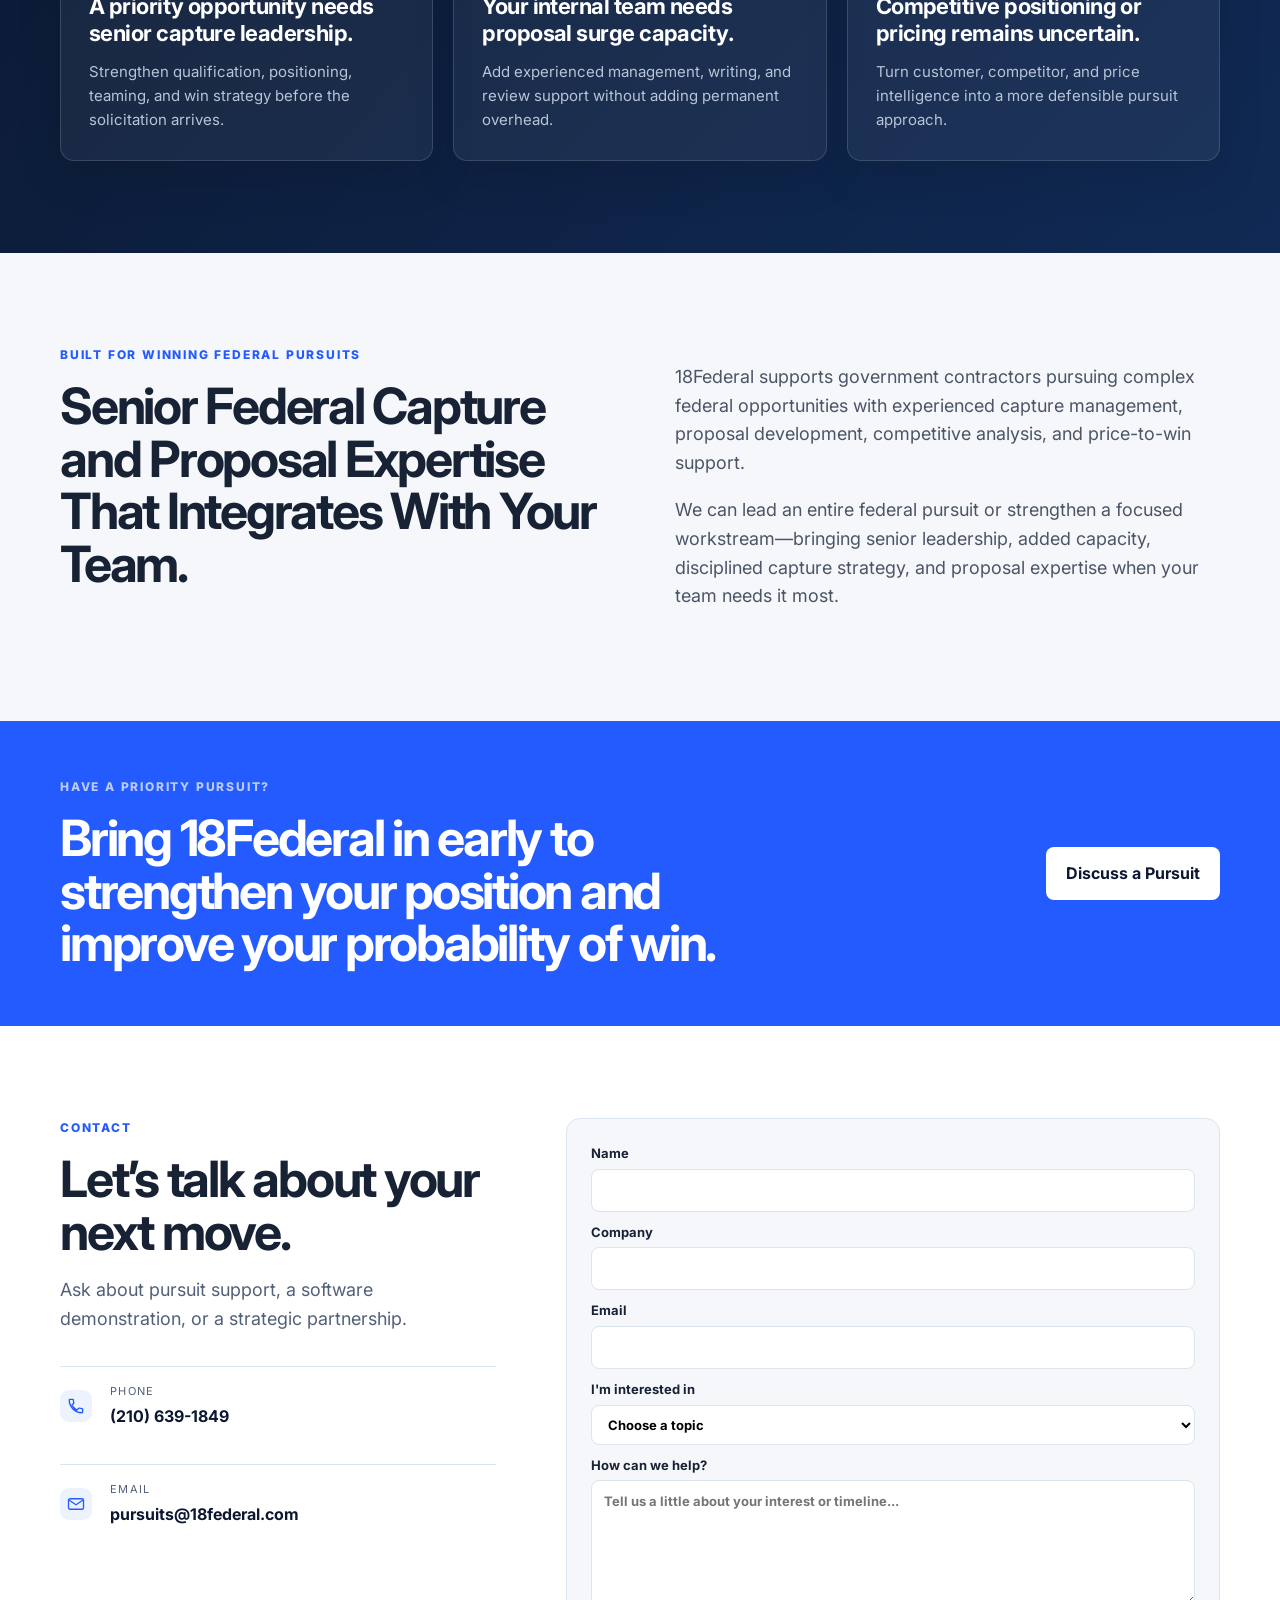
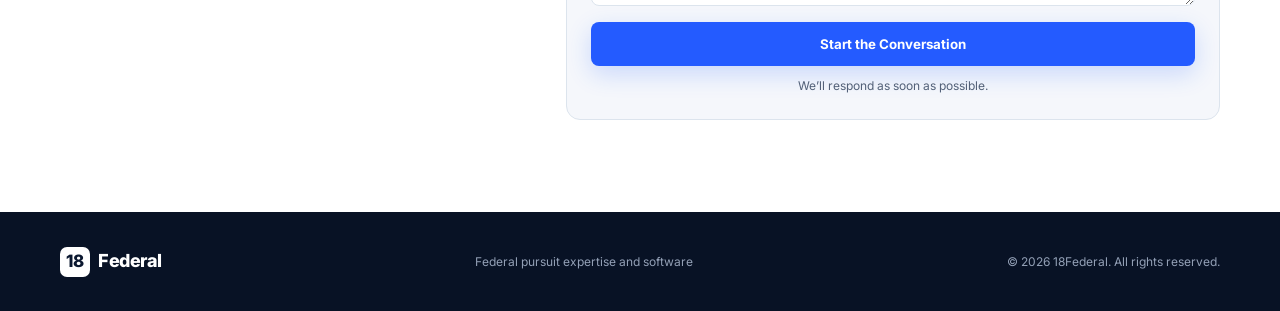
==== commit d4f8cbb2: "Upgrade public products section to approved RADAR, SHAZAM, RALLY branding" ====
--- a/index.html
+++ b/index.html
@@ -5,9 +5,9 @@
   <meta name="viewport" content="width=device-width, initial-scale=1.0" />
   <link rel="icon" type="image/svg+xml" href="18federal-favicon.svg?v=2" />
  <title>18Federal | Federal Pursuit Expertise and Software</title>
-  <meta name="description" content="18Federal combines senior federal capture and proposal expertise with RADAR opportunity intelligence and SHAZAM proposal software." />
+  <meta name="description" content="18Federal combines senior federal capture and proposal expertise with RADAR opportunity intelligence, SHAZAM proposal software, and RALLY teammate experience." />
  <meta property="og:title" content="Federal Pursuit Expertise and Software | 18Federal" />
-<meta property="og:description" content="Senior federal pursuit expertise alongside RADAR and SHAZAM software." />
+<meta property="og:description" content="Senior federal pursuit expertise alongside RADAR, SHAZAM, and RALLY software." />
 <meta property="og:type" content="website" />
 <meta property="og:url" content="https://18federal.com/" />
 
@@ -18,7 +18,7 @@
   <link rel="preconnect" href="https://fonts.googleapis.com">
   <link rel="preconnect" href="https://fonts.gstatic.com" crossorigin>
   <link href="https://fonts.googleapis.com/css2?family=Inter:wght@400;500;600;700;800&display=swap" rel="stylesheet">
-  <link rel="stylesheet" href="styles.css?v=20260929-1" />
+  <link rel="stylesheet" href="styles.css?v=20261002-1" />
 </head>
 <body>
   <header class="site-header">
@@ -26,7 +26,8 @@
       <a class="brand" href="#home" aria-label="18Federal home">
         <span class="brand-mark">18</span><span class="brand-text">Federal</span>
       </a>
-      <nav class="nav">
+      <button class="menu-toggle" type="button" aria-expanded="false" aria-controls="primary-nav">Menu</button>
+      <nav class="nav" id="primary-nav" aria-label="Main navigation">
         <a href="#products">Products</a>
         <a href="#services">Services</a>
         <a href="#about">About</a>
@@ -72,21 +73,41 @@
       </div>
     </section>
 
-    <section class="section products-section" id="products">
+    <section class="section products-section" id="products" aria-labelledby="products-title">
       <div class="container">
         <div class="section-heading">
-          <div class="eyebrow">18Federal Software</div>
-          <h2>From the first signal to the final evaluation.</h2>
-          <p>RADAR helps teams decide what to pursue. SHAZAM helps them develop and evaluate the proposal. Both draw on company knowledge and past performance to support better pursuit decisions.</p>
+          <div class="eyebrow">18FEDERAL SOFTWARE</div>
+          <h2 id="products-title">From the first signal to the final evaluation.</h2>
+          <p>Find opportunities with RADAR. Develop proposals with SHAZAM. Bring approved teammate experience into your pursuits with RALLY.</p>
+          <p class="product-support">Explore the platform in a private walkthrough tailored to your organization.</p>
         </div>
         <div class="product-grid">
-          <article class="product-card">
-            <div class="product-card-copy"><div class="eyebrow">Federal Opportunity Intelligence &amp; Winning</div><h3 class="product-name-mark"><img src="radar-patent-pending.png" alt="RADAR Live by 18Federal — Patent Pending" /></h3><p>Uncover high-fit federal opportunities. Connect emerging signals and posted opportunities to your capabilities and past performance, then identify the next move.</p><a class="btn btn-primary product-demo" href="?interest=Software%20Demo#contact">Request a Demo</a></div>
-          </article>
-          <article class="product-card">
-            <div class="product-card-copy"><div class="eyebrow">Proposal Development &amp; Evaluation</div><h3 class="product-name-mark"><img src="shazam-patent-pending.png" alt="SHAZAM — Patent Pending" /></h3><p>Develop and evaluate federal proposals. Turn solicitation requirements and company knowledge into near-ready final drafts, then review them against the stated evaluation criteria.</p><a class="btn btn-primary product-demo" href="?interest=Software%20Demo#contact">Request a Demo</a></div>
-          </article>
-        </div>
+          <article class="product-card" aria-labelledby="radar-title">
+            <div class="eyebrow">01 / OPPORTUNITY INTELLIGENCE</div>
+            <div class="product-logo"><img src="radar-patent-pending.png" alt="RADAR Live by 18Federal — Patent Pending" /></div>
+            <h3 id="radar-title">Find your next opportunity.</h3>
+            <p class="product-description">Connect federal opportunities to your capabilities and past performance, then decide what to pursue.</p>
+            <ul class="product-capabilities"><li><span aria-hidden="true">✓</span>Opportunity discovery</li><li><span aria-hidden="true">✓</span>Company-fit evaluation</li></ul>
+            <button class="btn btn-primary invitation-trigger" type="button" data-product="RADAR" aria-label="Request an Invitation for RADAR">Request an Invitation <span aria-hidden="true">→</span></button>
+          </article>
+          <article class="product-card" aria-labelledby="shazam-title">
+            <div class="eyebrow">02 / PROPOSAL DEVELOPMENT</div>
+            <div class="product-logo"><img src="shazam-patent-pending.png" alt="SHAZAM — Patent Pending" /></div>
+            <h3 id="shazam-title">Build a stronger proposal.</h3>
+            <p class="product-description">Turn solicitation requirements and company knowledge into proposal drafts, then review against the evaluation criteria.</p>
+            <ul class="product-capabilities"><li><span aria-hidden="true">✓</span>Proposal development</li><li><span aria-hidden="true">✓</span>Evaluation against requirements</li></ul>
+            <button class="btn btn-primary invitation-trigger" type="button" data-product="SHAZAM" aria-label="Request an Invitation for SHAZAM">Request an Invitation <span aria-hidden="true">→</span></button>
+          </article>
+          <article class="product-card" aria-labelledby="rally-title">
+            <div class="eyebrow">03 / TEAMMATE EXPERIENCE</div>
+            <div class="product-logo"><svg viewBox="245 665 660 145" role="img" aria-label="RALLY"><image href="rally-approved-brand.png" width="1672" height="941" /></svg></div>
+            <h3 id="rally-title">Bring your team’s experience.</h3>
+            <p class="product-description">Request, approve, and use pursuit-specific experience from your teammates.</p>
+            <ul class="product-capabilities"><li><span aria-hidden="true">✓</span>Teammate experience requests</li><li><span aria-hidden="true">✓</span>Approved pursuit-specific experience</li></ul>
+            <button class="btn btn-primary invitation-trigger" type="button" data-product="RALLY" aria-label="Request an Invitation for RALLY">Request an Invitation <span aria-hidden="true">→</span></button>
+          </article>
+        </div>
+        <div class="product-helper"><div><h3>Not sure where to start?</h3><p>Tell us about your pursuit. We will help you find the right fit.</p></div><a class="text-link" href="#contact">Discuss a Pursuit <span aria-hidden="true">→</span></a></div>
       </div>
     </section>
 
@@ -269,6 +290,39 @@
     </div>
   </div>
 </section>
+  <dialog id="invitation-dialog" aria-labelledby="invitation-title" aria-describedby="invitation-intro">
+    <button class="dialog-close" type="button" aria-label="Close invitation request">×</button>
+    <div id="invitation-entry">
+      <h2 id="invitation-title">Request an Invitation</h2>
+      <p id="invitation-intro">Tell us about your organization and what you would like to explore. Our team will review your request and contact you about a private walkthrough.</p>
+      <form id="invitation-form" action="https://formspree.io/f/xjybgvlz" method="POST" novalidate>
+        <input type="hidden" name="interest" value="Invitation request" />
+        <div id="invitation-errors" class="error-summary" tabindex="-1" role="alert" hidden></div>
+        <label for="inv-name">Full name <span aria-hidden="true">*</span></label>
+        <input id="inv-name" name="name" autocomplete="name" maxlength="150" required aria-describedby="inv-name-error" />
+        <span id="inv-name-error" class="field-error"></span>
+        <label for="inv-company">Company or organization <span aria-hidden="true">*</span></label>
+        <input id="inv-company" name="company" autocomplete="organization" maxlength="200" required aria-describedby="inv-company-error" />
+        <span id="inv-company-error" class="field-error"></span>
+        <label for="inv-email">Work email <span aria-hidden="true">*</span></label>
+        <input id="inv-email" name="email" type="email" autocomplete="email" maxlength="254" required aria-describedby="inv-email-error" />
+        <span id="inv-email-error" class="field-error"></span>
+        <label for="inv-product">Product of interest <span aria-hidden="true">*</span></label>
+        <select id="inv-product" name="product" required aria-describedby="inv-product-error"><option>RADAR</option><option>SHAZAM</option><option>RALLY</option><option>Multiple products</option></select>
+        <span id="inv-product-error" class="field-error"></span>
+        <label for="inv-message">What are you pursuing or hoping to accomplish? <span aria-hidden="true">*</span></label>
+        <textarea id="inv-message" name="message" rows="4" maxlength="4000" required aria-describedby="inv-message-error"></textarea>
+        <span id="inv-message-error" class="field-error"></span>
+        <button type="submit" class="btn btn-primary full">Submit Invitation Request</button>
+        <p id="invitation-status" role="status" aria-live="polite"></p>
+      </form>
+    </div>
+    <div id="invitation-success" hidden tabindex="-1">
+      <h2>Invitation request received</h2>
+      <p>Thank you for your interest. Our team will review your request and contact you about a private walkthrough.</p>
+      <button class="btn btn-primary return-products" type="button">Return to Products</button>
+    </div>
+  </dialog>
   <footer class="footer">
     <div class="container footer-inner">
       <div class="brand footer-brand"><span class="brand-mark">18</span><span class="brand-text">Federal</span></div>
@@ -314,6 +368,6 @@
   ]
 }
 </script>
-  <script src="script.js"></script>
+  <script src="script.js?v=20261002-1"></script>
 </body>
 </html>
--- a/styles.css
+++ b/styles.css
@@ -174,3 +174,44 @@
 
 .products-section .product-card-copy{padding-top:34px;padding-bottom:34px}
 .products-section .product-demo{margin-top:18px}
+/* Approved public product family, October 2026 */
+:root{--blue:#245bff;--text:#182235;--muted:#526078;--line:#dce4ed}
+:focus-visible{outline:2px solid #245bff;outline-offset:3px}
+section[id]{scroll-margin-top:100px}
+.nav-wrap{height:80px}.nav a[aria-current]{color:var(--blue);text-decoration:underline;text-underline-offset:8px}
+.menu-toggle{display:none}
+.products-section .container{width:calc(100% - 64px);max-width:1280px}
+.products-section .section-heading{max-width:100%;margin-bottom:32px}
+.products-section h2{font-size:48px;line-height:56px;color:#182235;max-width:850px}
+.products-section .section-heading p{max-width:80ch;line-height:28px;font-size:18px;margin:20px 0 0}
+.products-section .section-heading .product-support{font-size:16px;line-height:24px;margin-top:12px}
+.products-section .product-grid{grid-template-columns:repeat(3,minmax(0,1fr));gap:24px}
+.products-section .product-card{padding:28px;display:flex;flex-direction:column;overflow:visible;transition:border-color .2s}
+.products-section .product-card:hover{border-color:#a3b8ed}
+.products-section .product-card .eyebrow{font-size:10px;line-height:16px;letter-spacing:.13em;min-height:32px;margin:0}
+.product-logo{height:92px;display:flex;align-items:center;margin:10px 0 20px}
+.product-logo img,.product-logo svg{width:210px;max-width:100%;height:auto;max-height:92px;object-fit:contain;object-position:left center}
+.products-section .product-card h3{font-size:24px;line-height:32px;letter-spacing:-.035em;min-height:64px;margin:0 0 12px}
+.products-section .product-description{color:#526078;font-size:16px;line-height:24px;margin:0 0 20px;flex:1}
+.product-capabilities{border-top:1px solid #dce4ed;list-style:none;padding:18px 0 0;margin:0 0 20px;min-height:106px}
+.product-capabilities li{display:flex;gap:10px;align-items:flex-start;font-size:14px;line-height:22px;color:#526078;margin-bottom:10px}
+.product-capabilities li span{background:#e8eeff;color:#245bff;border-radius:50%;width:22px;flex:0 0 22px;text-align:center;font-weight:700}
+.invitation-trigger{font-size:14px;min-height:48px;gap:12px;box-shadow:none;background:#245bff}
+.invitation-trigger:hover{transform:none;background:#1947d1}
+.product-helper{display:flex;align-items:center;justify-content:space-between;gap:24px;border-top:1px solid #dce4ed;margin:24px 32px 0;padding-top:24px}
+.product-helper h3{font-size:18px;margin:0}.product-helper p{font-size:16px;line-height:24px;margin:4px 0;color:#526078}.product-helper a{flex-shrink:0;margin:0;min-height:44px;display:flex;align-items:center;gap:12px}
+#invitation-dialog{width:min(600px,calc(100% - 40px));max-height:calc(100dvh - 40px);padding:32px;border:1px solid #dce4ed;border-radius:16px;color:#182235;overflow:auto}
+#invitation-dialog::backdrop{background:rgba(11,24,48,.58)}
+#invitation-dialog h2{font-size:28px;line-height:36px;margin:0 40px 12px 0}
+#invitation-dialog p{font-size:16px;line-height:24px;color:#526078}
+.dialog-close{position:absolute;right:14px;top:14px;border:0;background:#f5f7fb;color:#182235;border-radius:8px;font-size:26px;width:44px;height:44px;cursor:pointer}
+#invitation-form label{display:block;font-size:14px;font-weight:600;margin-top:14px}
+#invitation-form input,#invitation-form select,#invitation-form textarea{display:block;width:100%;min-height:44px;padding:10px 12px;margin:6px 0;border:1px solid #bac5d4;border-radius:8px;background:#fff;color:#182235;font:inherit;font-size:16px}
+#invitation-form .btn{min-height:48px;margin-top:20px}
+.field-error,.error-summary{color:#a22020;font-size:14px}.error-summary{padding:12px;border:1px solid #a22020;border-radius:8px}
+[aria-invalid="true"]{border-color:#a22020!important}
+body.dialog-open{overflow:hidden}.btn:disabled{opacity:.7;cursor:wait}
+@media(max-width:1099px){.products-section .product-grid{grid-template-columns:repeat(2,minmax(0,1fr))}}
+@media(max-width:860px){.menu-toggle{display:inline-flex;align-items:center;justify-content:center;min-height:44px;padding:8px 14px;margin-left:auto;background:#f5f7fb;border:1px solid #dce4ed;border-radius:8px;font:inherit}.nav{display:none;position:absolute;top:100%;left:0;right:0;background:#fff;padding:20px 32px;flex-direction:column;border-bottom:1px solid #dce4ed}.nav.open{display:flex}.nav a{min-height:44px;display:flex;align-items:center}.nav a[href="#about"]{display:flex}.nav-wrap .btn-sm{margin-left:0}}
+@media(max-width:759px){.products-section .container{width:calc(100% - 40px)}.products-section h2{font-size:32px;line-height:38px}.products-section .product-grid{grid-template-columns:1fr}.products-section .product-card{padding:24px}.products-section .product-card h3,.products-section .product-card .eyebrow,.product-capabilities{min-height:0}.product-helper{margin:24px 0 0;align-items:flex-start;flex-direction:column;gap:12px}.nav-wrap{height:76px}#invitation-dialog{padding:24px;width:calc(100% - 24px)}}
+@media(prefers-reduced-motion:reduce){html{scroll-behavior:auto}*,*::before,*::after{transition:none!important;animation:none!important}}
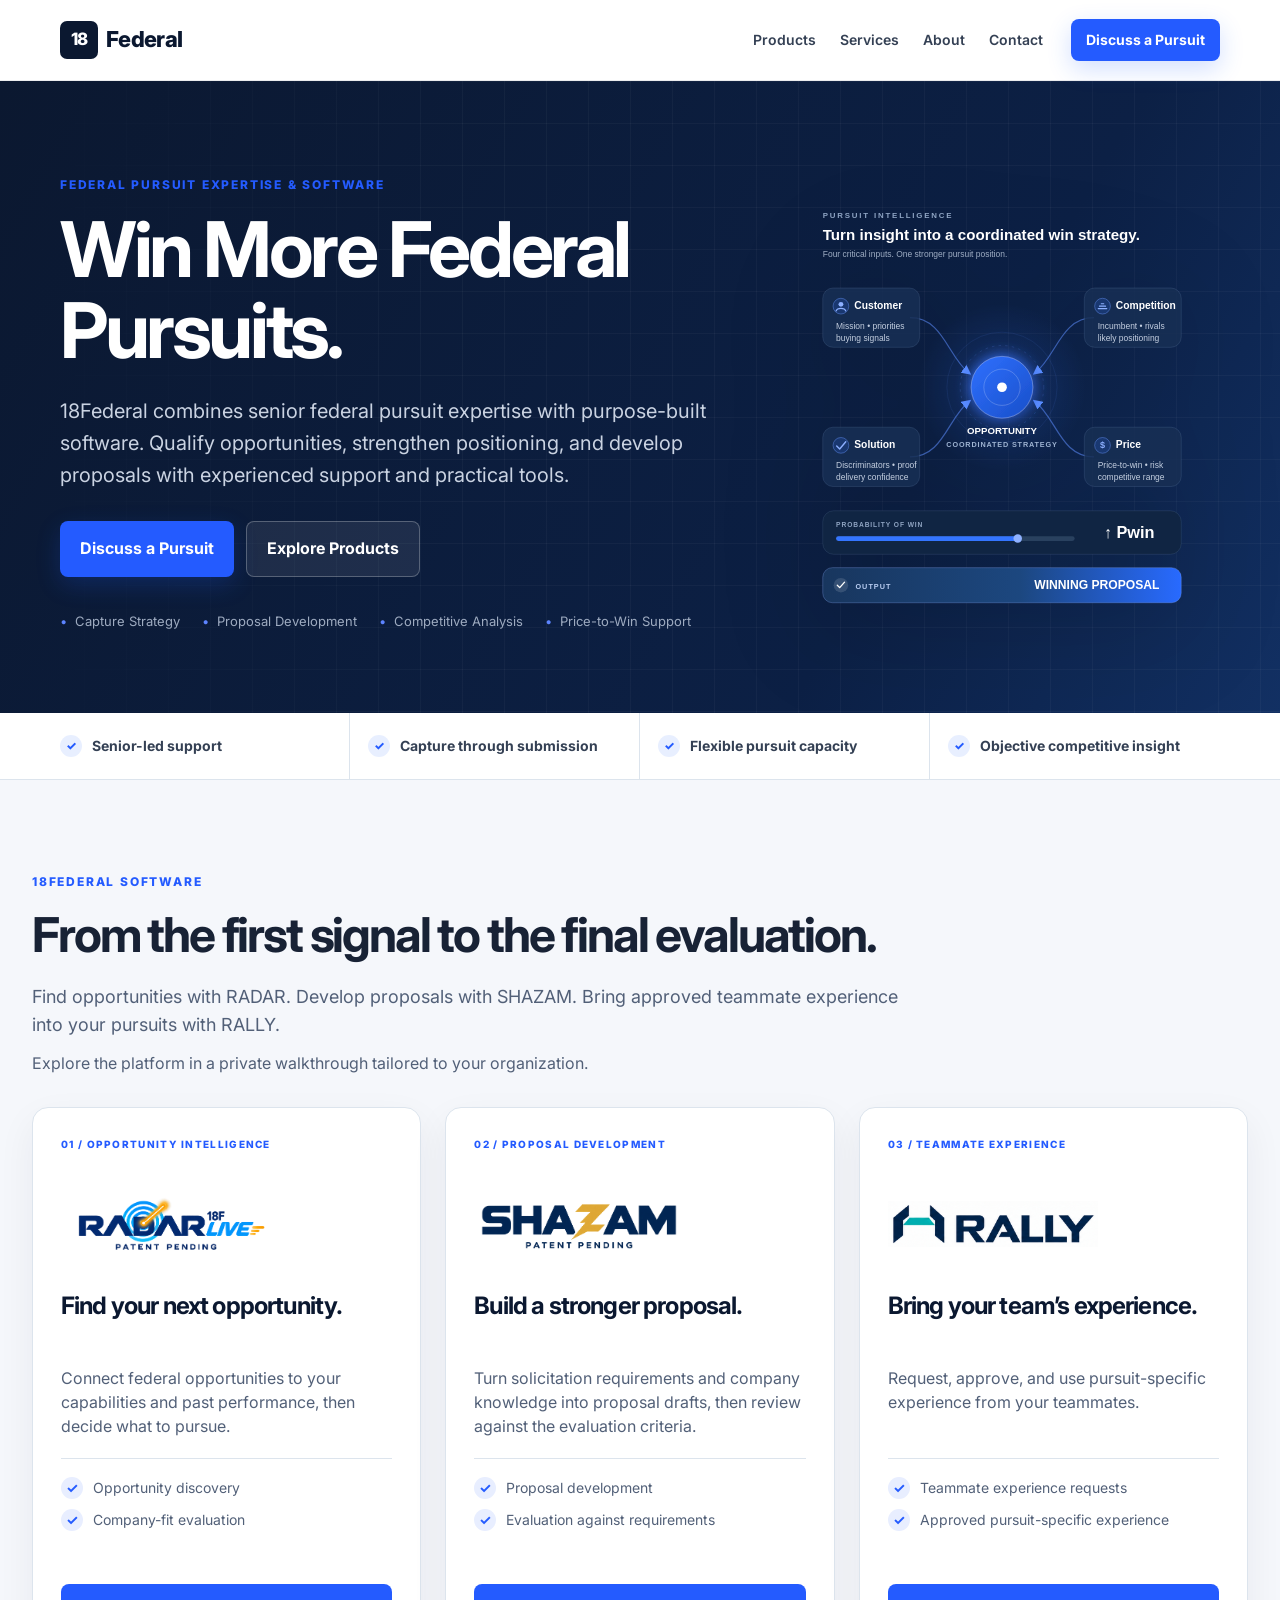
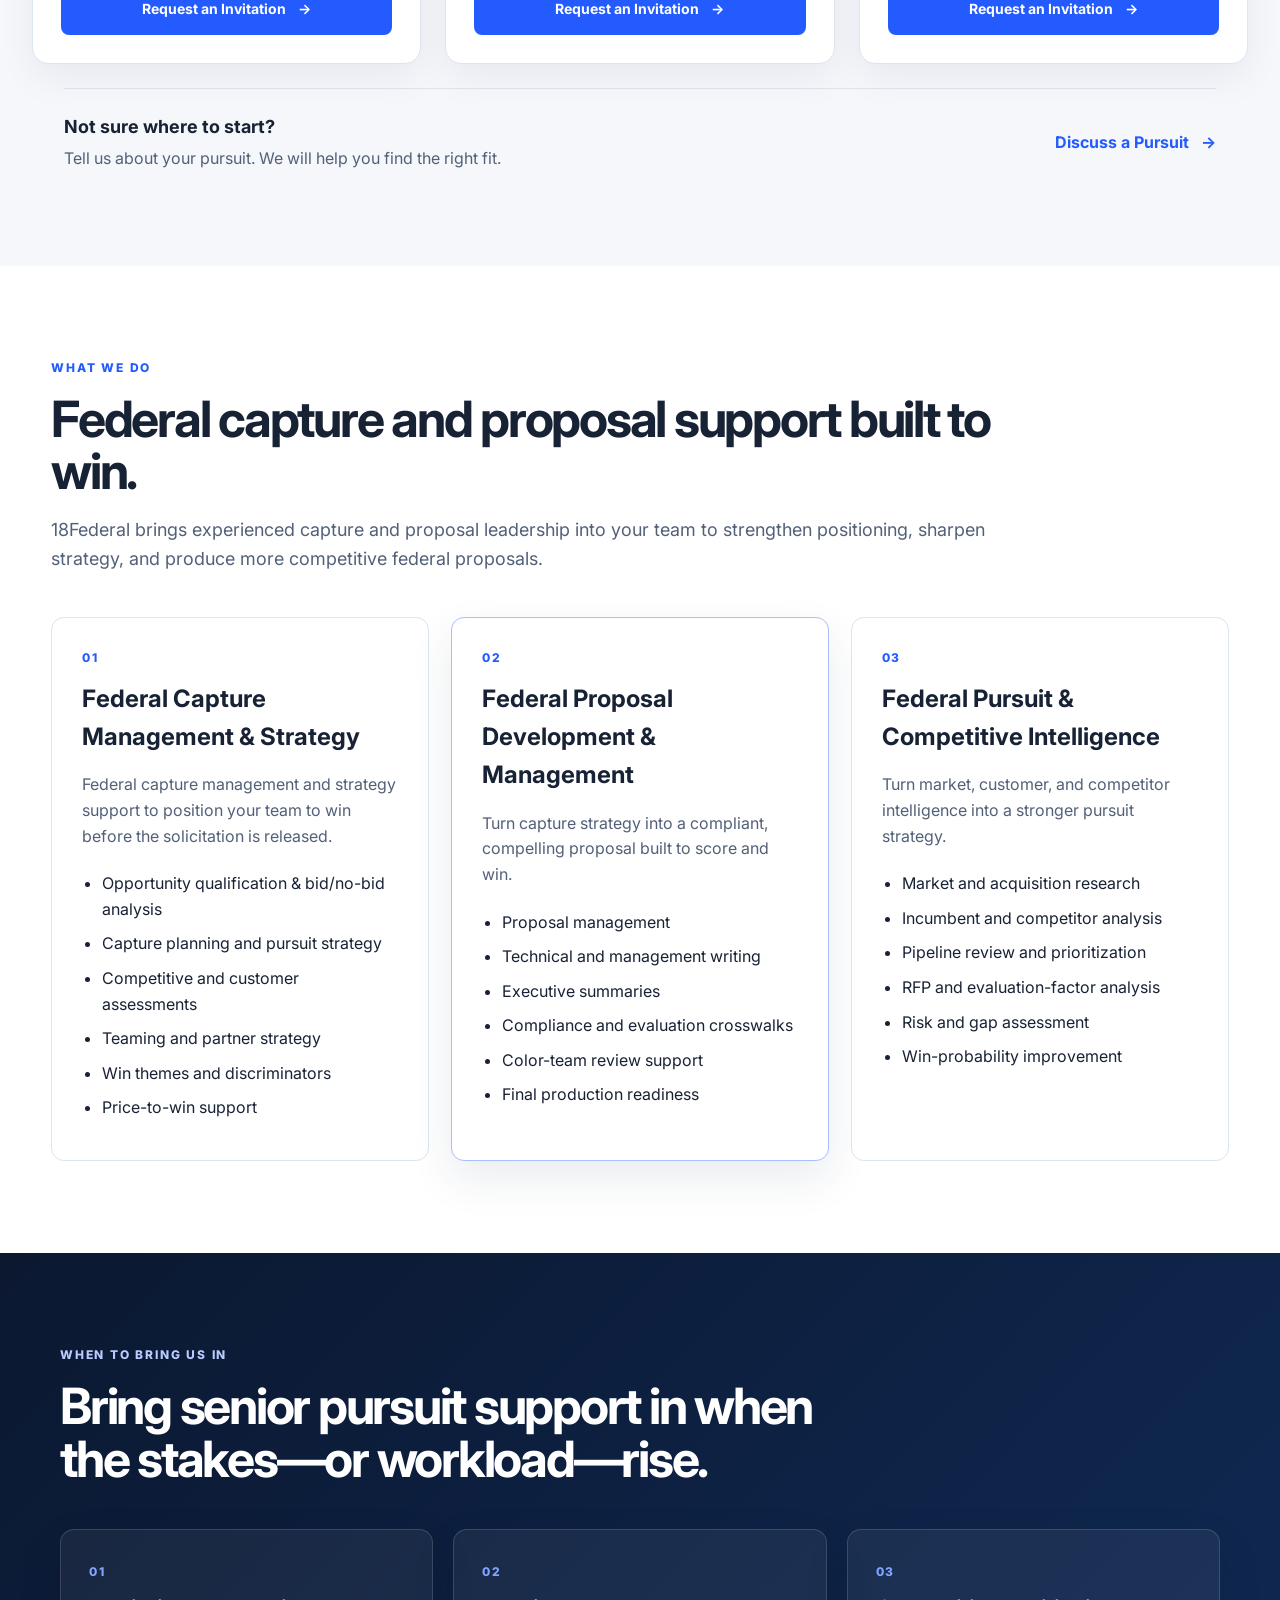
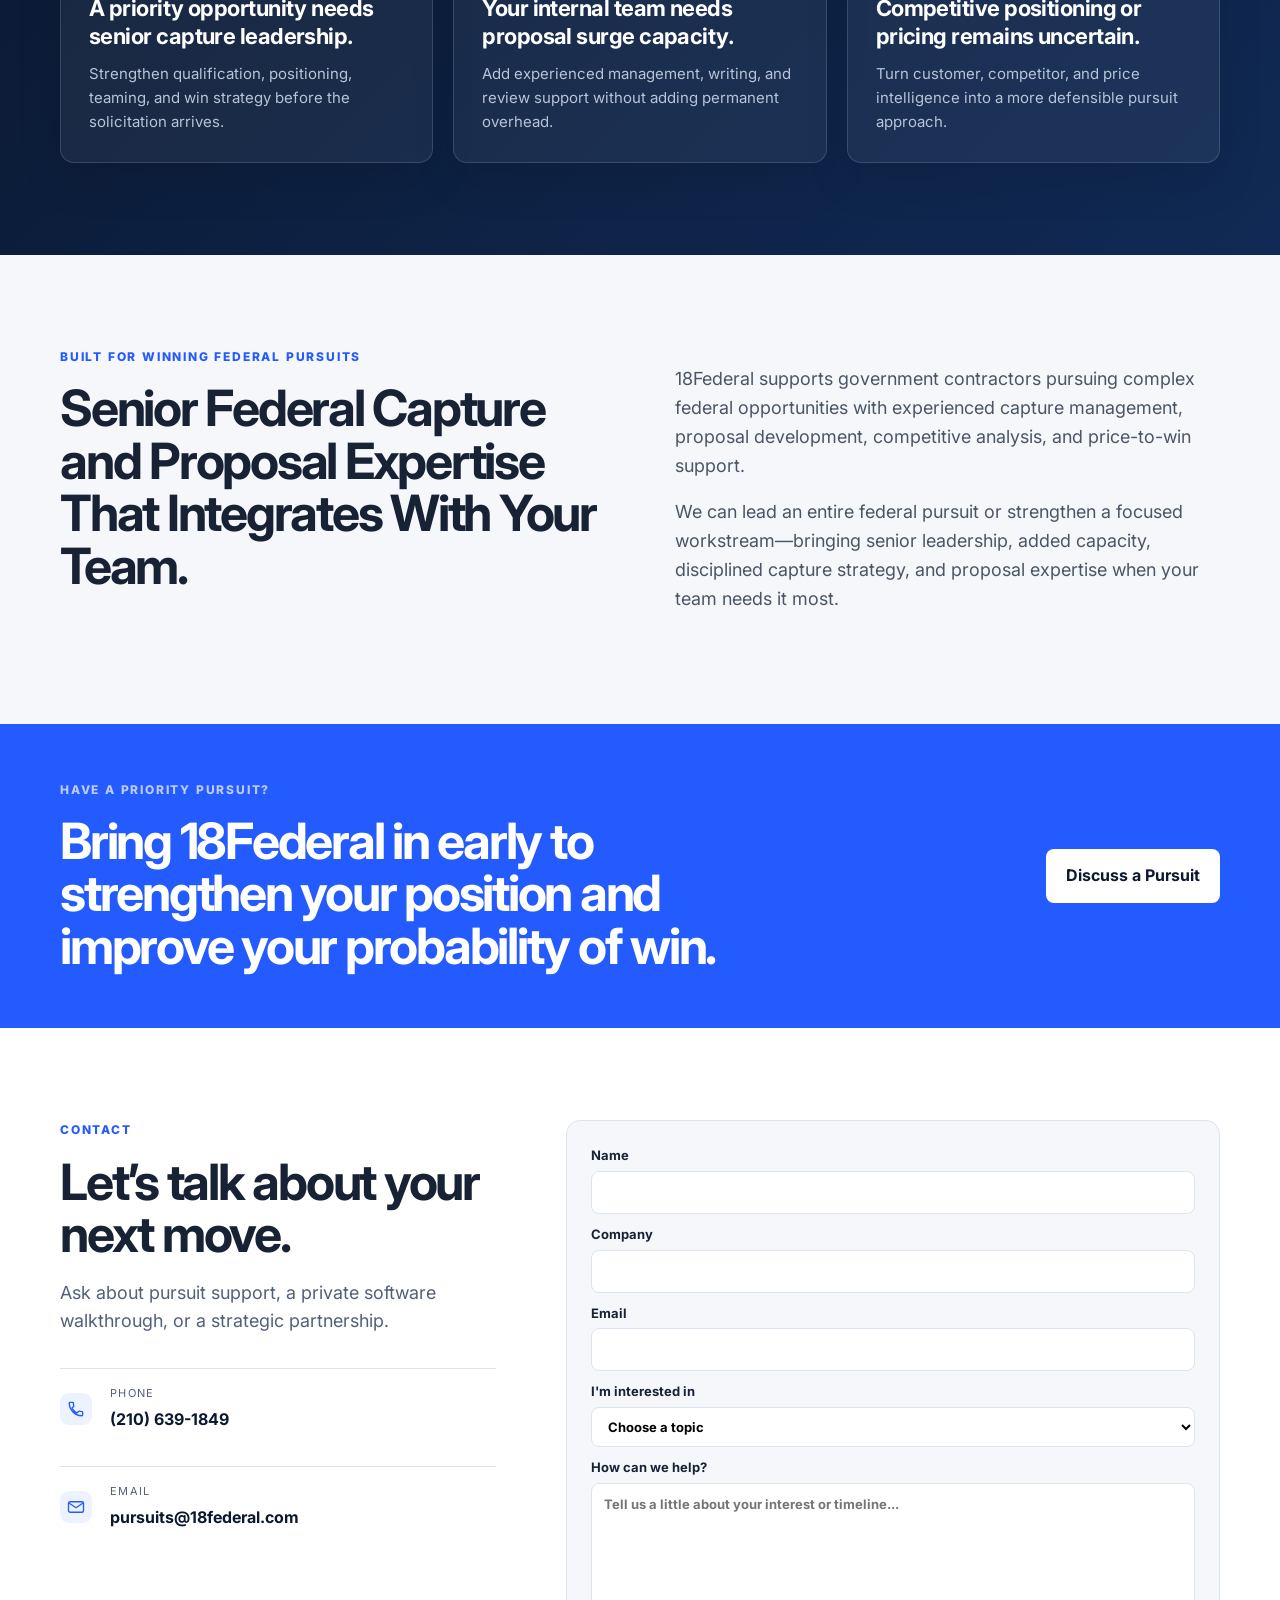
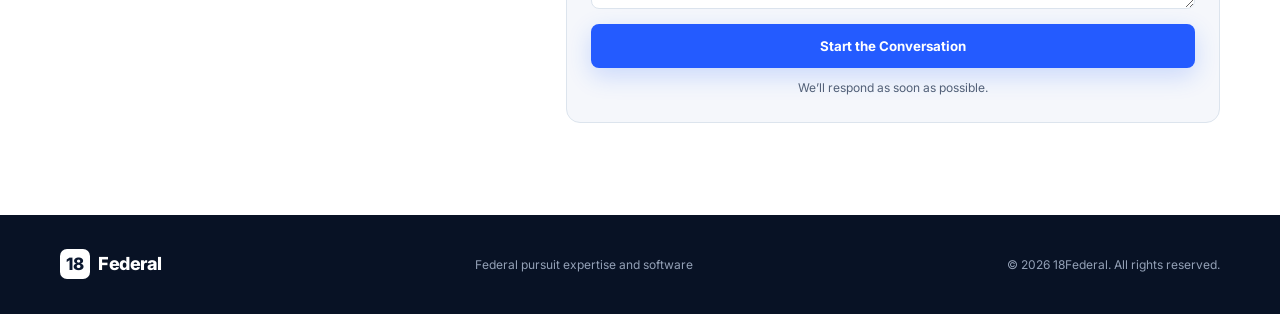
==== commit 8047a39c: "Keep invitation requests in existing website contact flow" ====
--- a/index.html
+++ b/index.html
@@ -88,7 +88,7 @@
             <h3 id="radar-title">Find your next opportunity.</h3>
             <p class="product-description">Connect federal opportunities to your capabilities and past performance, then decide what to pursue.</p>
             <ul class="product-capabilities"><li><span aria-hidden="true">✓</span>Opportunity discovery</li><li><span aria-hidden="true">✓</span>Company-fit evaluation</li></ul>
-            <button class="btn btn-primary invitation-trigger" type="button" data-product="RADAR" aria-label="Request an Invitation for RADAR">Request an Invitation <span aria-hidden="true">→</span></button>
+            <a class="btn btn-primary invitation-trigger" href="#contact" data-product="RADAR" aria-label="Request an Invitation for RADAR">Request an Invitation <span aria-hidden="true">→</span></a>
           </article>
           <article class="product-card" aria-labelledby="shazam-title">
             <div class="eyebrow">02 / PROPOSAL DEVELOPMENT</div>
@@ -96,7 +96,7 @@
             <h3 id="shazam-title">Build a stronger proposal.</h3>
             <p class="product-description">Turn solicitation requirements and company knowledge into proposal drafts, then review against the evaluation criteria.</p>
             <ul class="product-capabilities"><li><span aria-hidden="true">✓</span>Proposal development</li><li><span aria-hidden="true">✓</span>Evaluation against requirements</li></ul>
-            <button class="btn btn-primary invitation-trigger" type="button" data-product="SHAZAM" aria-label="Request an Invitation for SHAZAM">Request an Invitation <span aria-hidden="true">→</span></button>
+            <a class="btn btn-primary invitation-trigger" href="#contact" data-product="SHAZAM" aria-label="Request an Invitation for SHAZAM">Request an Invitation <span aria-hidden="true">→</span></a>
           </article>
           <article class="product-card" aria-labelledby="rally-title">
             <div class="eyebrow">03 / TEAMMATE EXPERIENCE</div>
@@ -104,7 +104,7 @@
             <h3 id="rally-title">Bring your team’s experience.</h3>
             <p class="product-description">Request, approve, and use pursuit-specific experience from your teammates.</p>
             <ul class="product-capabilities"><li><span aria-hidden="true">✓</span>Teammate experience requests</li><li><span aria-hidden="true">✓</span>Approved pursuit-specific experience</li></ul>
-            <button class="btn btn-primary invitation-trigger" type="button" data-product="RALLY" aria-label="Request an Invitation for RALLY">Request an Invitation <span aria-hidden="true">→</span></button>
+            <a class="btn btn-primary invitation-trigger" href="#contact" data-product="RALLY" aria-label="Request an Invitation for RALLY">Request an Invitation <span aria-hidden="true">→</span></a>
           </article>
         </div>
         <div class="product-helper"><div><h3>Not sure where to start?</h3><p>Tell us about your pursuit. We will help you find the right fit.</p></div><a class="text-link" href="#contact">Discuss a Pursuit <span aria-hidden="true">→</span></a></div>
@@ -224,7 +224,7 @@
           <div class="eyebrow">Contact</div>
           <h2>Let’s talk about your next move.</h2>
           <p class="contact-intro">
-           Ask about pursuit support, a software demonstration, or a strategic partnership.
+           Ask about pursuit support, a private software walkthrough, or a strategic partnership.
           </p>
 
           <div class="contact-details">
@@ -247,6 +247,7 @@
         </div>
 
       <form class="contact-form" id="leadForm" action="https://formspree.io/f/xjybgvlz" method="POST">
+        <input type="hidden" name="product" id="contact-product" value="" />
         <input type="hidden" name="_next" value="https://18federal.com/#thank-you">
           <label>
             Name
@@ -265,7 +266,7 @@
             <select name="interest" required>
               <option value="" selected disabled>Choose a topic</option>
               <option value="Pursuit Support">Pursuit Support</option>
-              <option value="Software Demo">Software Demo</option>
+              <option value="Software Invitation">Software Invitation</option>
               <option value="Strategic Partnership">Strategic Partnership</option>
             </select>
           </label>
@@ -290,39 +291,6 @@
     </div>
   </div>
 </section>
-  <dialog id="invitation-dialog" aria-labelledby="invitation-title" aria-describedby="invitation-intro">
-    <button class="dialog-close" type="button" aria-label="Close invitation request">×</button>
-    <div id="invitation-entry">
-      <h2 id="invitation-title">Request an Invitation</h2>
-      <p id="invitation-intro">Tell us about your organization and what you would like to explore. Our team will review your request and contact you about a private walkthrough.</p>
-      <form id="invitation-form" action="https://formspree.io/f/xjybgvlz" method="POST" novalidate>
-        <input type="hidden" name="interest" value="Invitation request" />
-        <div id="invitation-errors" class="error-summary" tabindex="-1" role="alert" hidden></div>
-        <label for="inv-name">Full name <span aria-hidden="true">*</span></label>
-        <input id="inv-name" name="name" autocomplete="name" maxlength="150" required aria-describedby="inv-name-error" />
-        <span id="inv-name-error" class="field-error"></span>
-        <label for="inv-company">Company or organization <span aria-hidden="true">*</span></label>
-        <input id="inv-company" name="company" autocomplete="organization" maxlength="200" required aria-describedby="inv-company-error" />
-        <span id="inv-company-error" class="field-error"></span>
-        <label for="inv-email">Work email <span aria-hidden="true">*</span></label>
-        <input id="inv-email" name="email" type="email" autocomplete="email" maxlength="254" required aria-describedby="inv-email-error" />
-        <span id="inv-email-error" class="field-error"></span>
-        <label for="inv-product">Product of interest <span aria-hidden="true">*</span></label>
-        <select id="inv-product" name="product" required aria-describedby="inv-product-error"><option>RADAR</option><option>SHAZAM</option><option>RALLY</option><option>Multiple products</option></select>
-        <span id="inv-product-error" class="field-error"></span>
-        <label for="inv-message">What are you pursuing or hoping to accomplish? <span aria-hidden="true">*</span></label>
-        <textarea id="inv-message" name="message" rows="4" maxlength="4000" required aria-describedby="inv-message-error"></textarea>
-        <span id="inv-message-error" class="field-error"></span>
-        <button type="submit" class="btn btn-primary full">Submit Invitation Request</button>
-        <p id="invitation-status" role="status" aria-live="polite"></p>
-      </form>
-    </div>
-    <div id="invitation-success" hidden tabindex="-1">
-      <h2>Invitation request received</h2>
-      <p>Thank you for your interest. Our team will review your request and contact you about a private walkthrough.</p>
-      <button class="btn btn-primary return-products" type="button">Return to Products</button>
-    </div>
-  </dialog>
   <footer class="footer">
     <div class="container footer-inner">
       <div class="brand footer-brand"><span class="brand-mark">18</span><span class="brand-text">Federal</span></div>
--- a/styles.css
+++ b/styles.css
@@ -200,18 +200,7 @@
 .invitation-trigger:hover{transform:none;background:#1947d1}
 .product-helper{display:flex;align-items:center;justify-content:space-between;gap:24px;border-top:1px solid #dce4ed;margin:24px 32px 0;padding-top:24px}
 .product-helper h3{font-size:18px;margin:0}.product-helper p{font-size:16px;line-height:24px;margin:4px 0;color:#526078}.product-helper a{flex-shrink:0;margin:0;min-height:44px;display:flex;align-items:center;gap:12px}
-#invitation-dialog{width:min(600px,calc(100% - 40px));max-height:calc(100dvh - 40px);padding:32px;border:1px solid #dce4ed;border-radius:16px;color:#182235;overflow:auto}
-#invitation-dialog::backdrop{background:rgba(11,24,48,.58)}
-#invitation-dialog h2{font-size:28px;line-height:36px;margin:0 40px 12px 0}
-#invitation-dialog p{font-size:16px;line-height:24px;color:#526078}
-.dialog-close{position:absolute;right:14px;top:14px;border:0;background:#f5f7fb;color:#182235;border-radius:8px;font-size:26px;width:44px;height:44px;cursor:pointer}
-#invitation-form label{display:block;font-size:14px;font-weight:600;margin-top:14px}
-#invitation-form input,#invitation-form select,#invitation-form textarea{display:block;width:100%;min-height:44px;padding:10px 12px;margin:6px 0;border:1px solid #bac5d4;border-radius:8px;background:#fff;color:#182235;font:inherit;font-size:16px}
-#invitation-form .btn{min-height:48px;margin-top:20px}
-.field-error,.error-summary{color:#a22020;font-size:14px}.error-summary{padding:12px;border:1px solid #a22020;border-radius:8px}
-[aria-invalid="true"]{border-color:#a22020!important}
-body.dialog-open{overflow:hidden}.btn:disabled{opacity:.7;cursor:wait}
 @media(max-width:1099px){.products-section .product-grid{grid-template-columns:repeat(2,minmax(0,1fr))}}
 @media(max-width:860px){.menu-toggle{display:inline-flex;align-items:center;justify-content:center;min-height:44px;padding:8px 14px;margin-left:auto;background:#f5f7fb;border:1px solid #dce4ed;border-radius:8px;font:inherit}.nav{display:none;position:absolute;top:100%;left:0;right:0;background:#fff;padding:20px 32px;flex-direction:column;border-bottom:1px solid #dce4ed}.nav.open{display:flex}.nav a{min-height:44px;display:flex;align-items:center}.nav a[href="#about"]{display:flex}.nav-wrap .btn-sm{margin-left:0}}
-@media(max-width:759px){.products-section .container{width:calc(100% - 40px)}.products-section h2{font-size:32px;line-height:38px}.products-section .product-grid{grid-template-columns:1fr}.products-section .product-card{padding:24px}.products-section .product-card h3,.products-section .product-card .eyebrow,.product-capabilities{min-height:0}.product-helper{margin:24px 0 0;align-items:flex-start;flex-direction:column;gap:12px}.nav-wrap{height:76px}#invitation-dialog{padding:24px;width:calc(100% - 24px)}}
+@media(max-width:759px){.products-section .container{width:calc(100% - 40px)}.products-section h2{font-size:32px;line-height:38px}.products-section .product-grid{grid-template-columns:1fr}.products-section .product-card{padding:24px}.products-section .product-card h3,.products-section .product-card .eyebrow,.product-capabilities{min-height:0}.product-helper{margin:24px 0 0;align-items:flex-start;flex-direction:column;gap:12px}.nav-wrap{height:76px}}
 @media(prefers-reduced-motion:reduce){html{scroll-behavior:auto}*,*::before,*::after{transition:none!important;animation:none!important}}
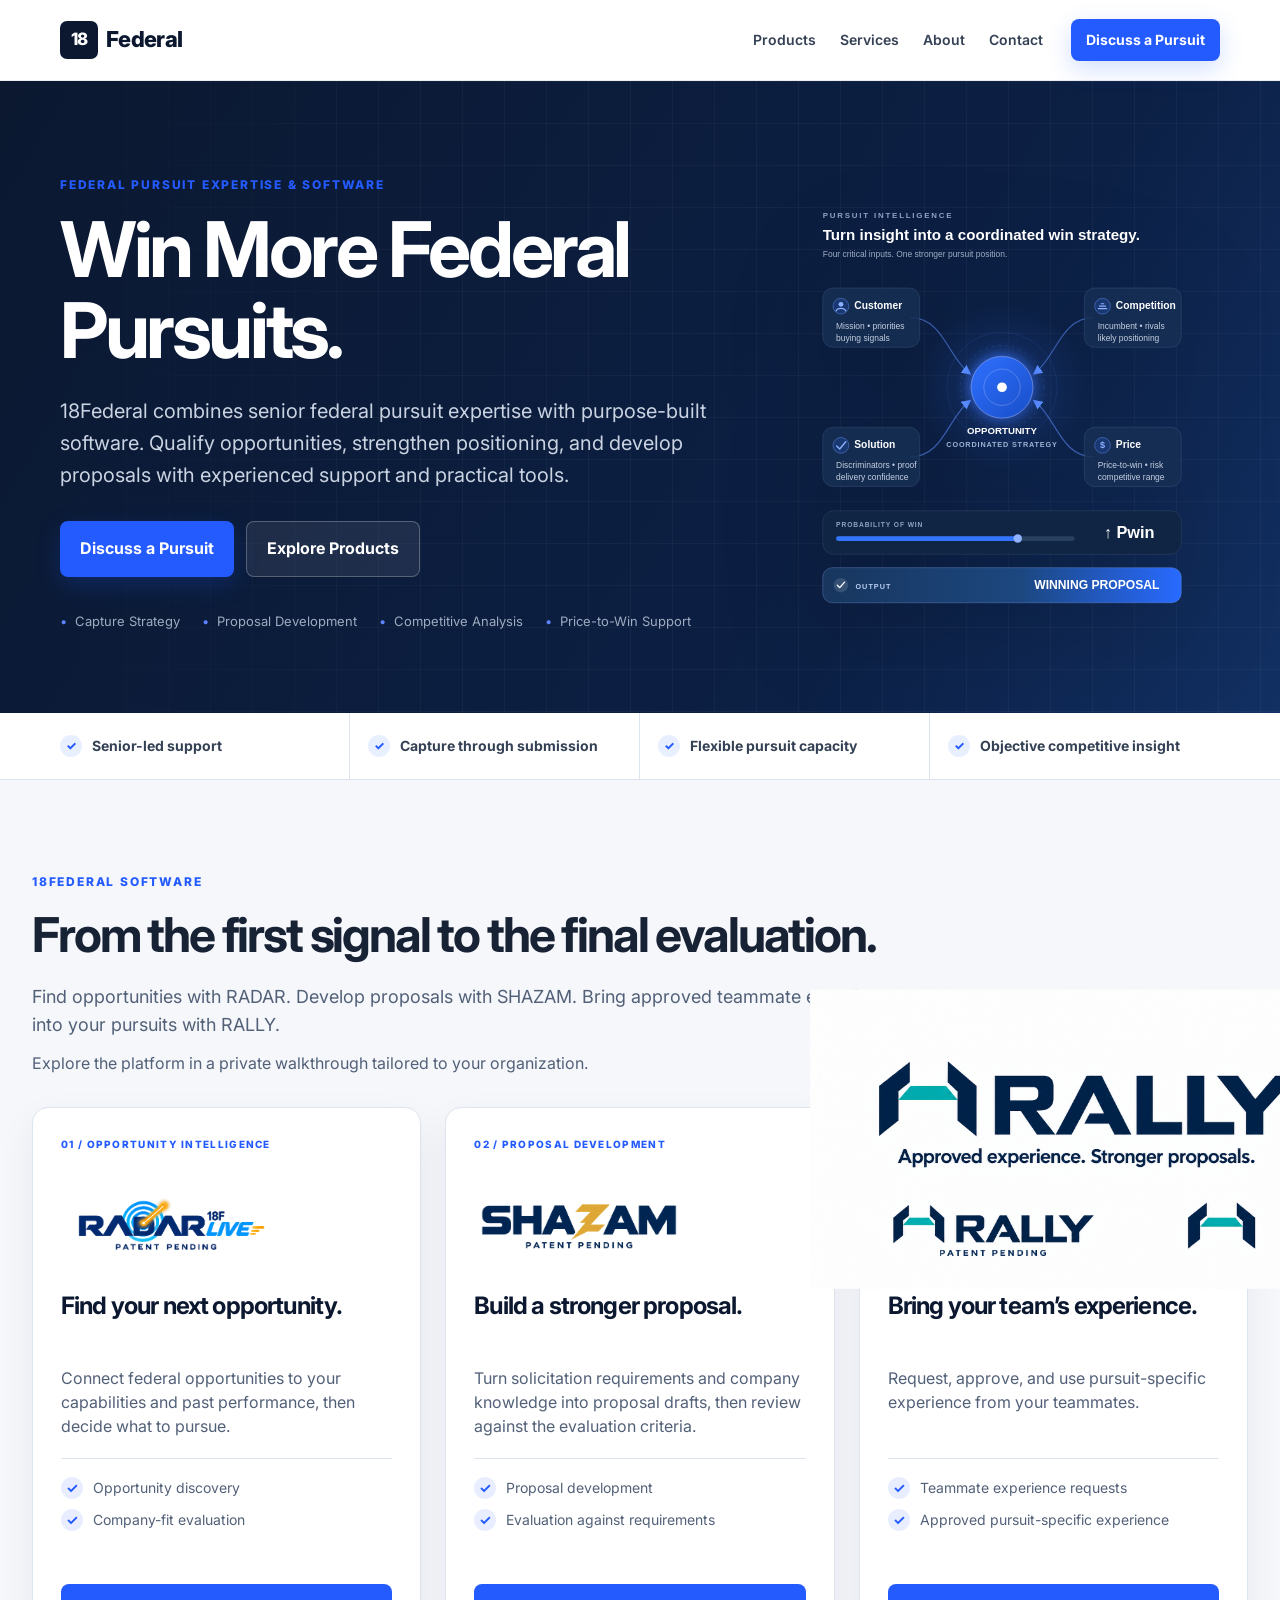
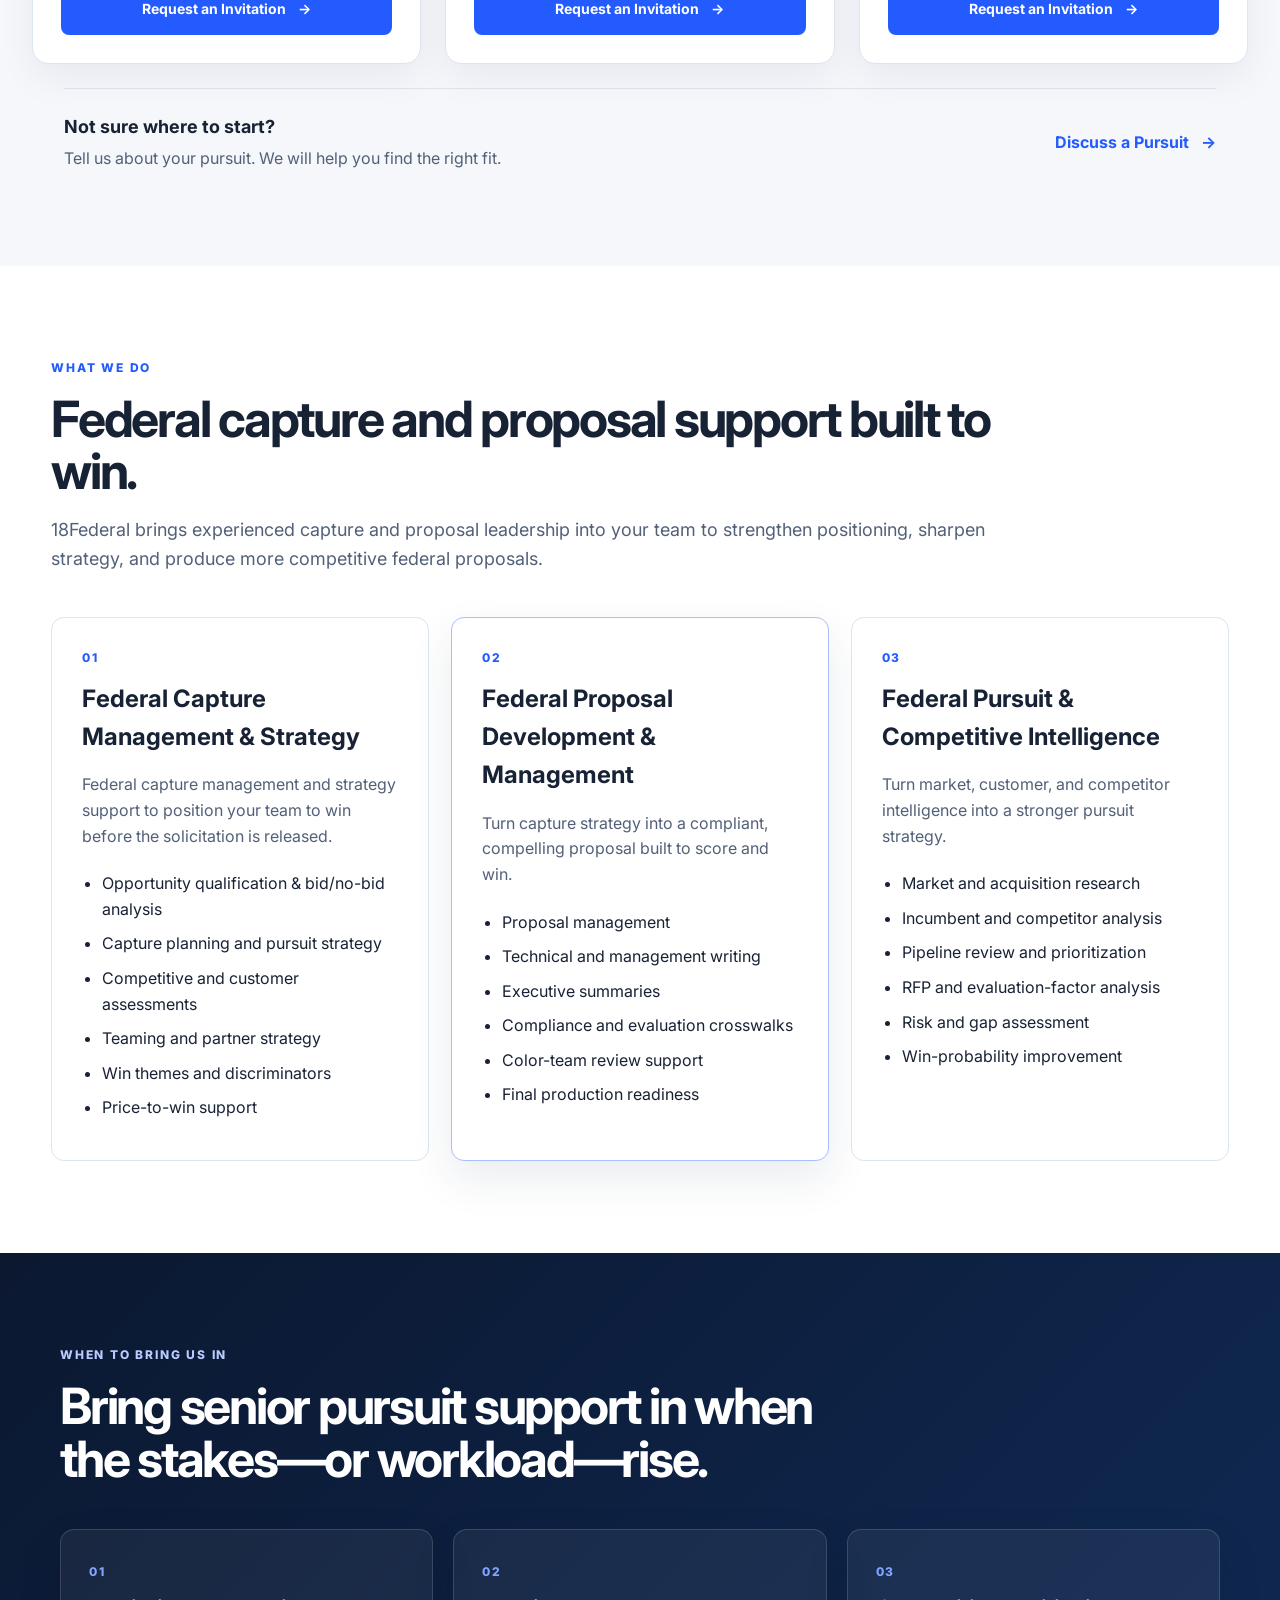
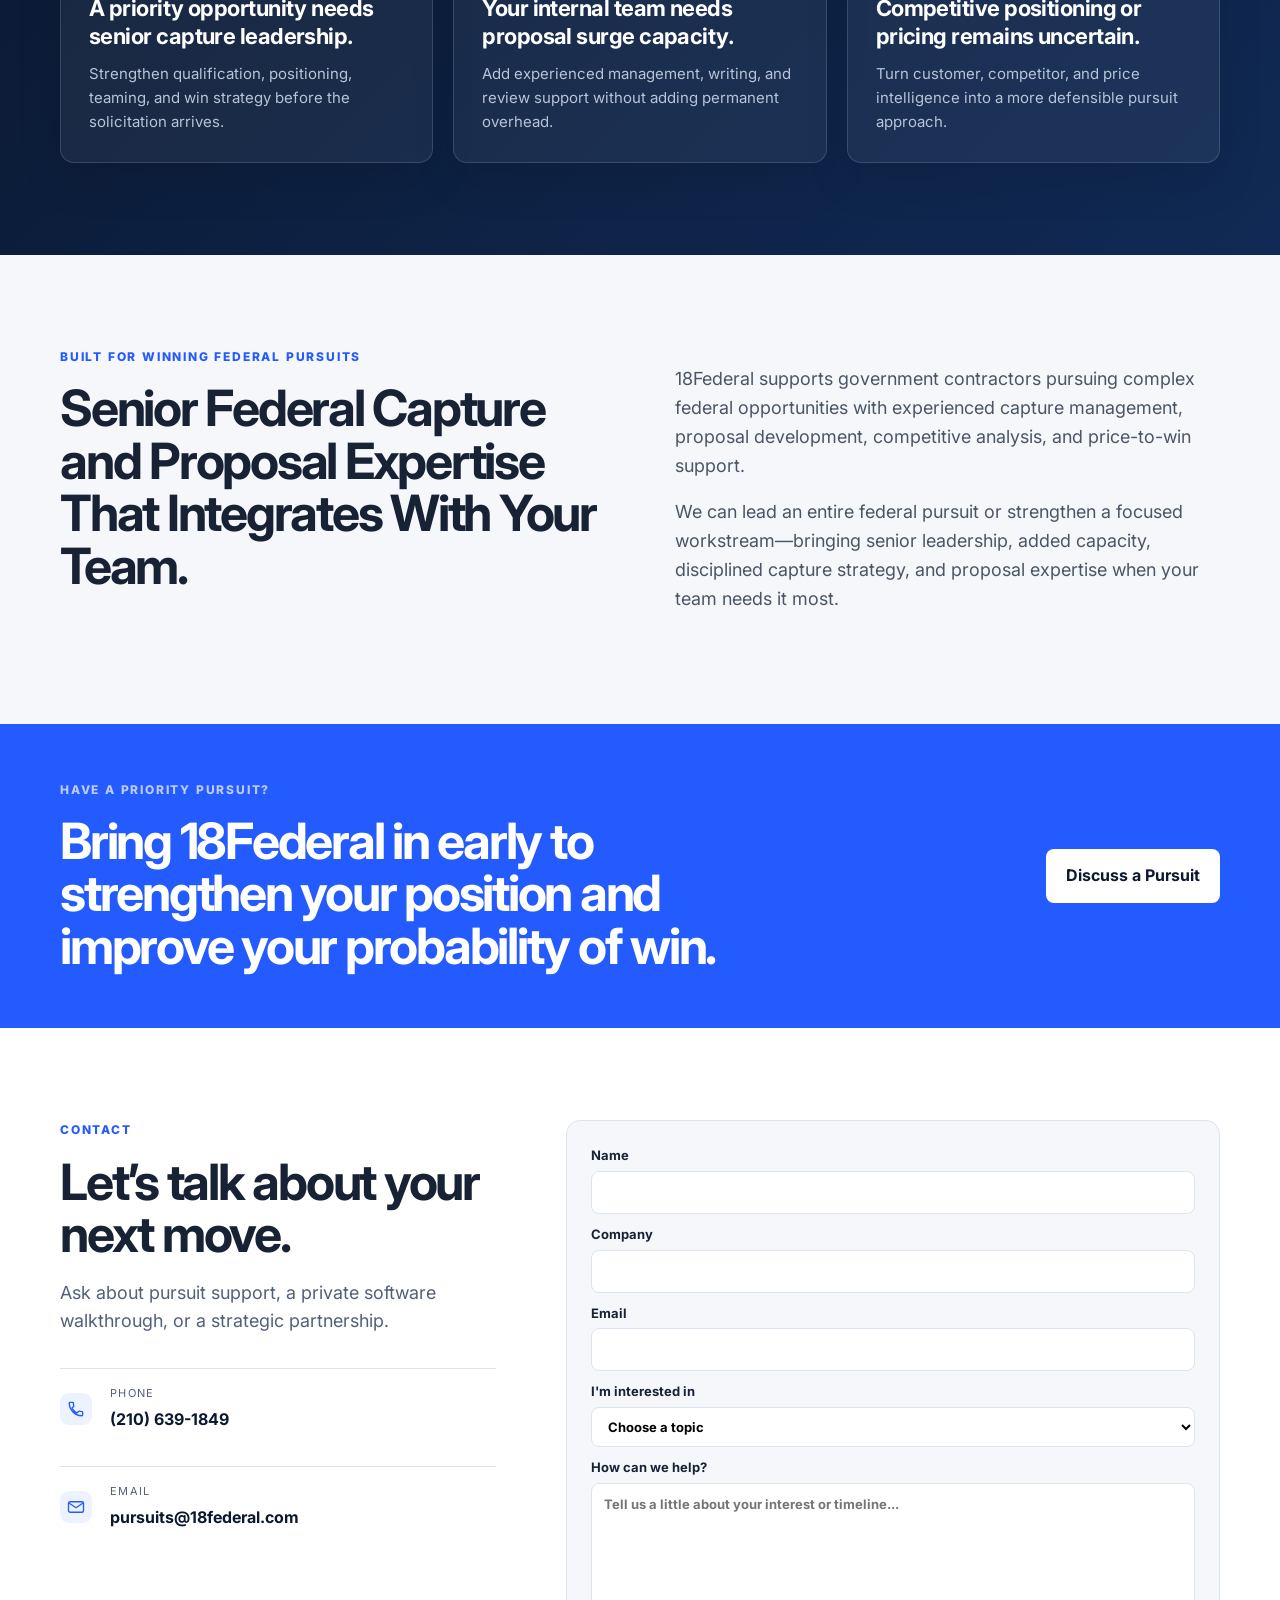
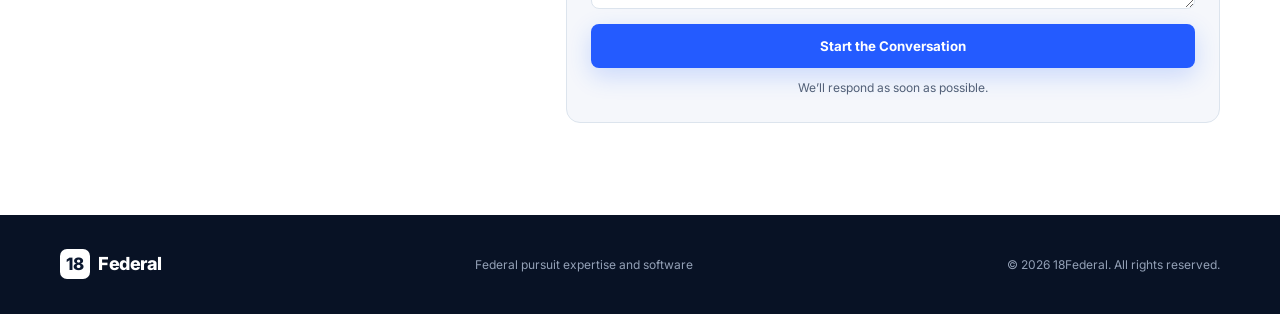
==== commit 3cab6290: "Add matching Patent Pending submark beneath unchanged RALLY logo" ====
--- a/index.html
+++ b/index.html
@@ -100,7 +100,7 @@
           </article>
           <article class="product-card" aria-labelledby="rally-title">
             <div class="eyebrow">03 / TEAMMATE EXPERIENCE</div>
-            <div class="product-logo"><svg viewBox="245 665 660 145" role="img" aria-label="RALLY"><image href="rally-approved-brand.png" width="1672" height="941" /></svg></div>
+            <div class="product-logo"><svg viewBox="245 665 660 145" role="img" aria-label="RALLY — Patent Pending" style="overflow:visible"><image href="rally-approved-brand.png" width="1672" height="941" /><svg x="408.33" y="818" width="333.34" height="19.75" viewBox="539 548 1097 65"><image href="shazam-patent-pending.png" width="2172" height="724" /></svg></svg></div>
             <h3 id="rally-title">Bring your team’s experience.</h3>
             <p class="product-description">Request, approve, and use pursuit-specific experience from your teammates.</p>
             <ul class="product-capabilities"><li><span aria-hidden="true">✓</span>Teammate experience requests</li><li><span aria-hidden="true">✓</span>Approved pursuit-specific experience</li></ul>
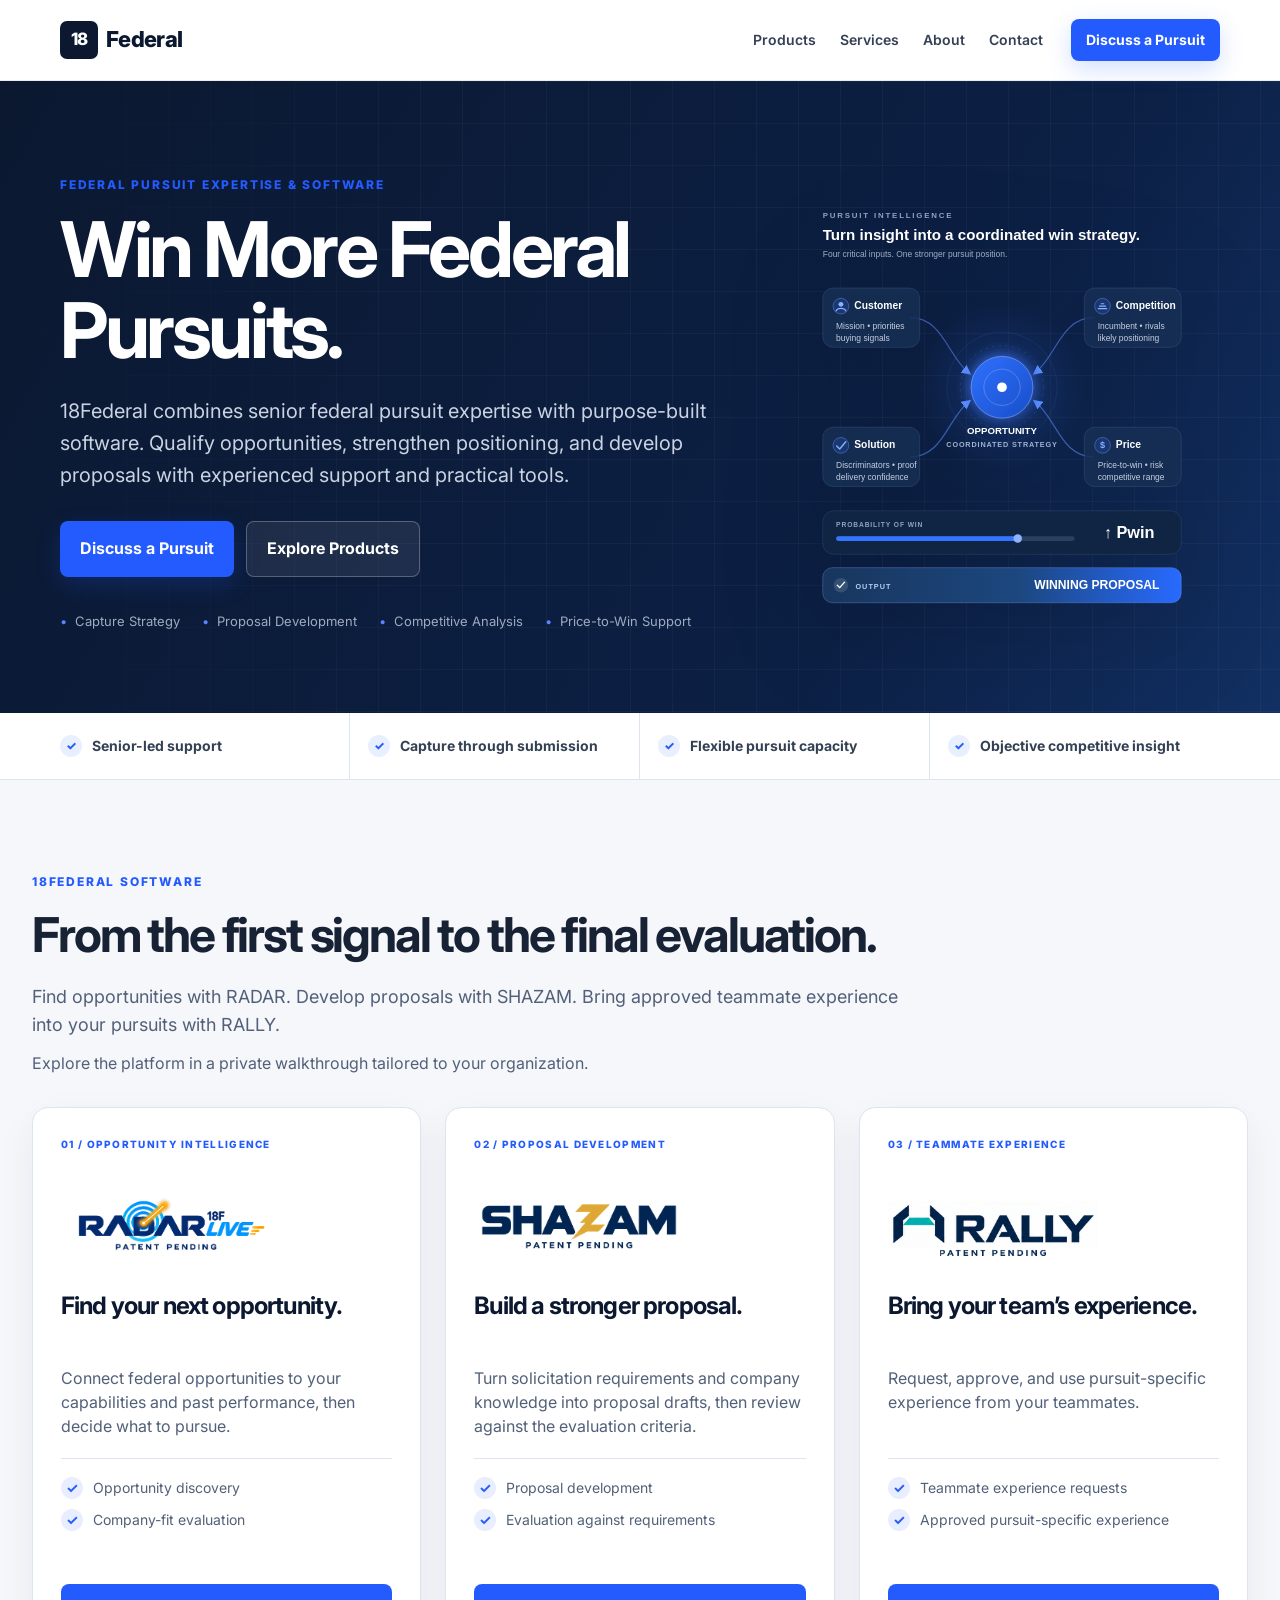
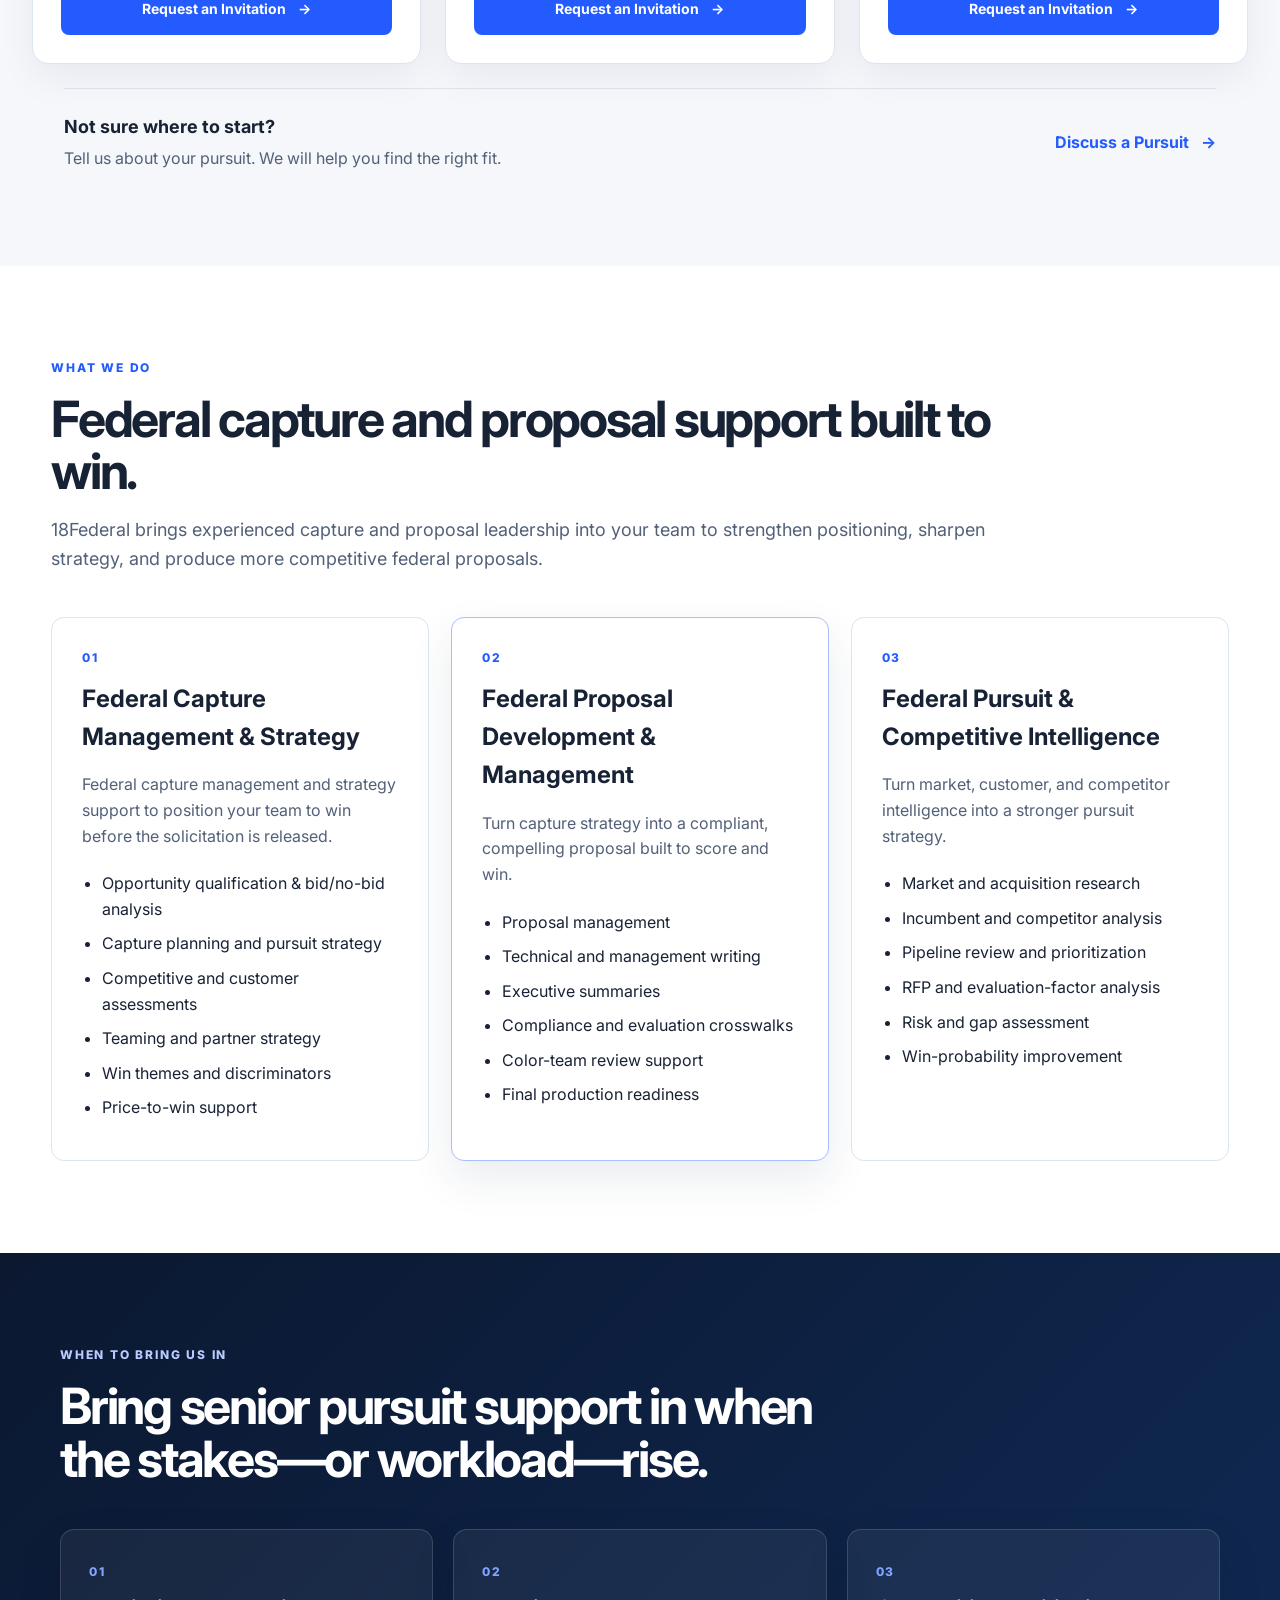
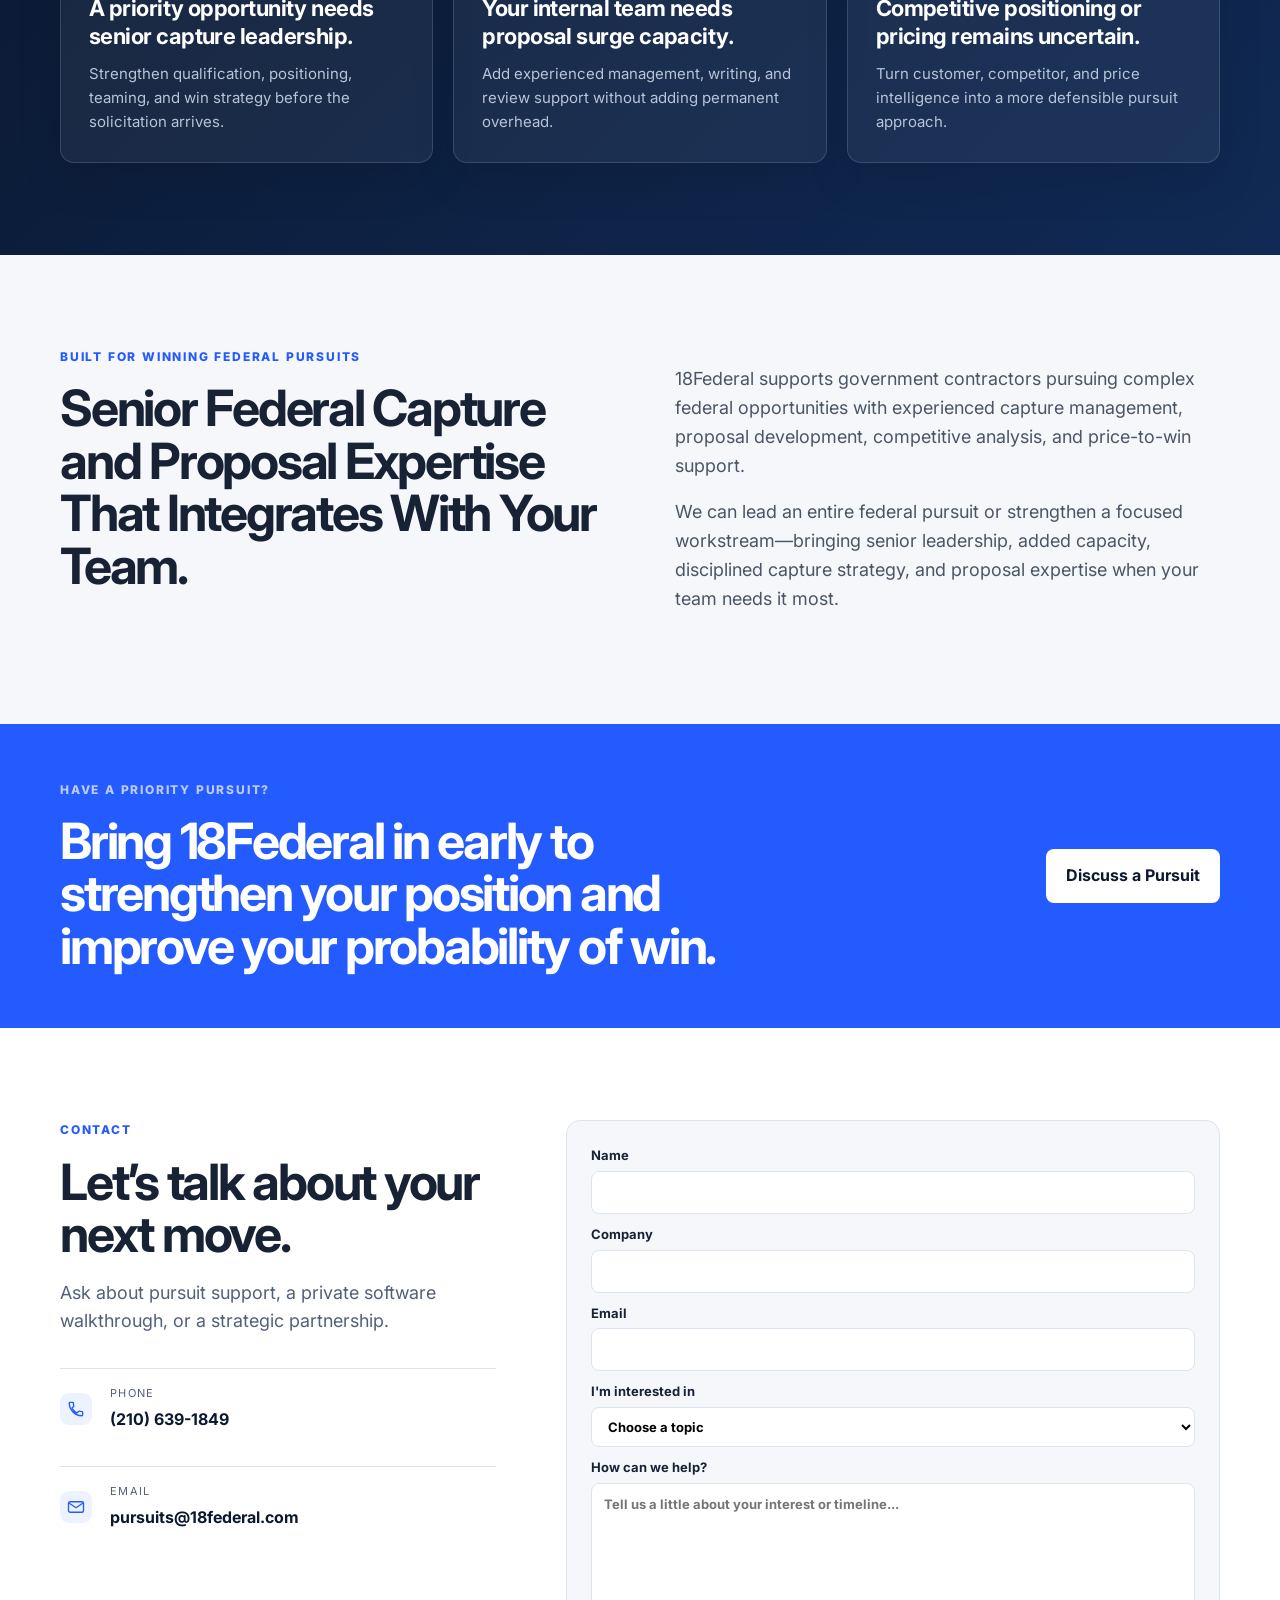
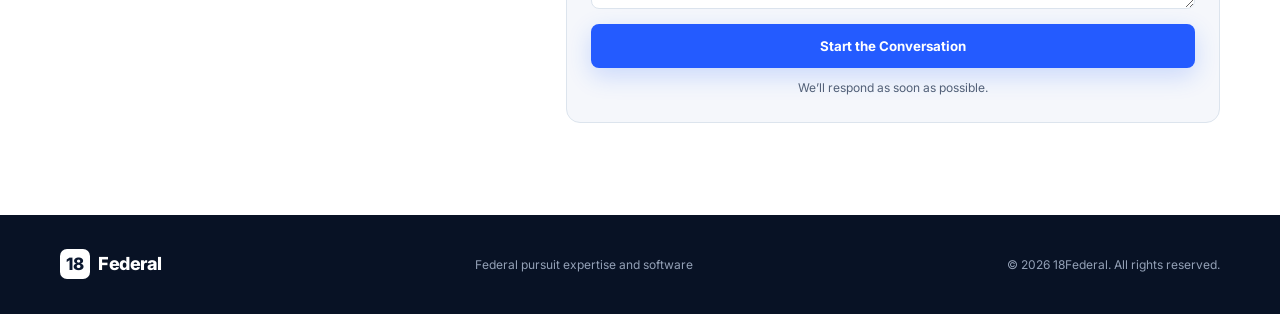
==== commit a49eb1d3: "Keep original RALLY board clipped while showing only Patent Pending caption" ====
--- a/index.html
+++ b/index.html
@@ -100,7 +100,7 @@
           </article>
           <article class="product-card" aria-labelledby="rally-title">
             <div class="eyebrow">03 / TEAMMATE EXPERIENCE</div>
-            <div class="product-logo"><svg viewBox="245 665 660 145" role="img" aria-label="RALLY — Patent Pending" style="overflow:visible"><image href="rally-approved-brand.png" width="1672" height="941" /><svg x="408.33" y="818" width="333.34" height="19.75" viewBox="539 548 1097 65"><image href="shazam-patent-pending.png" width="2172" height="724" /></svg></svg></div>
+            <div class="product-logo"><svg viewBox="245 665 660 145" role="img" aria-label="RALLY — Patent Pending" style="overflow:visible"><svg x="245" y="665" width="660" height="145" viewBox="245 665 660 145" style="overflow:hidden"><image href="rally-approved-brand.png" width="1672" height="941" /></svg><svg x="408.33" y="818" width="333.34" height="19.75" viewBox="539 548 1097 65"><image href="shazam-patent-pending.png" width="2172" height="724" /></svg></svg></div>
             <h3 id="rally-title">Bring your team’s experience.</h3>
             <p class="product-description">Request, approve, and use pursuit-specific experience from your teammates.</p>
             <ul class="product-capabilities"><li><span aria-hidden="true">✓</span>Teammate experience requests</li><li><span aria-hidden="true">✓</span>Approved pursuit-specific experience</li></ul>
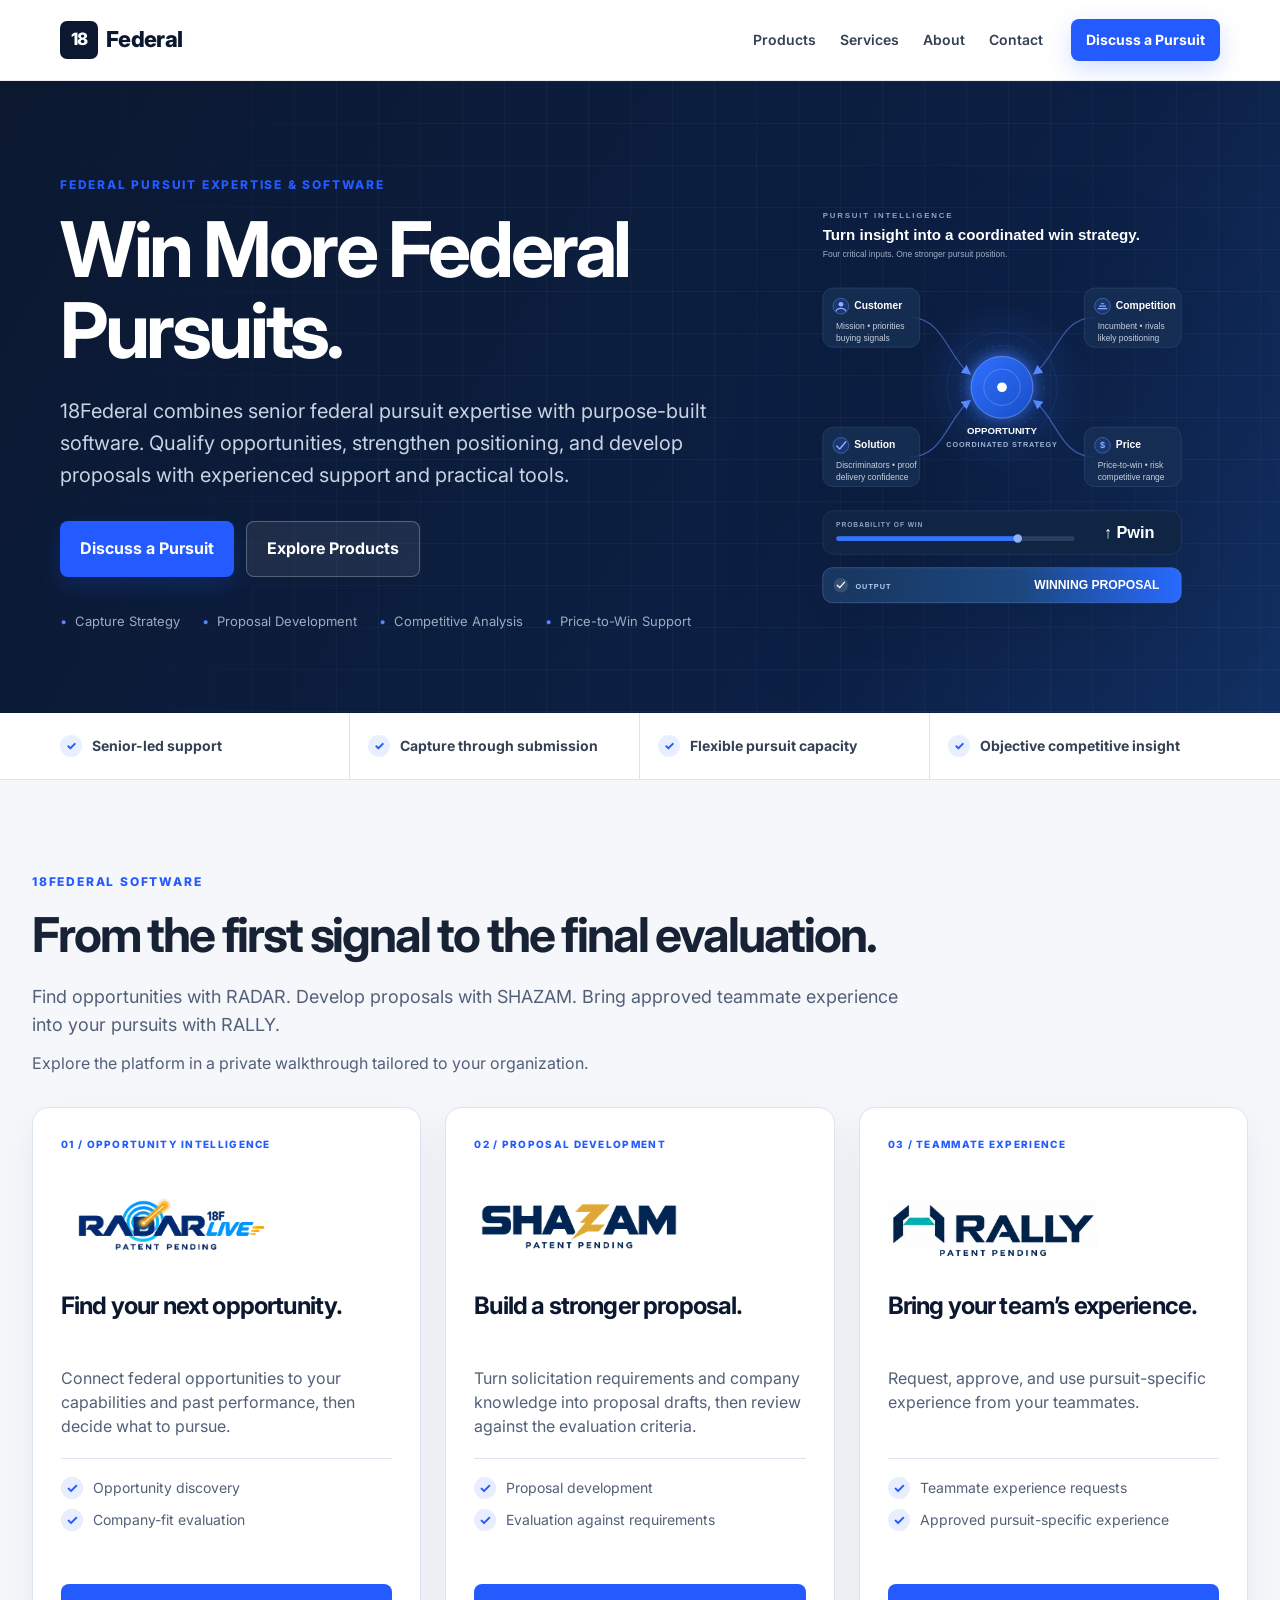
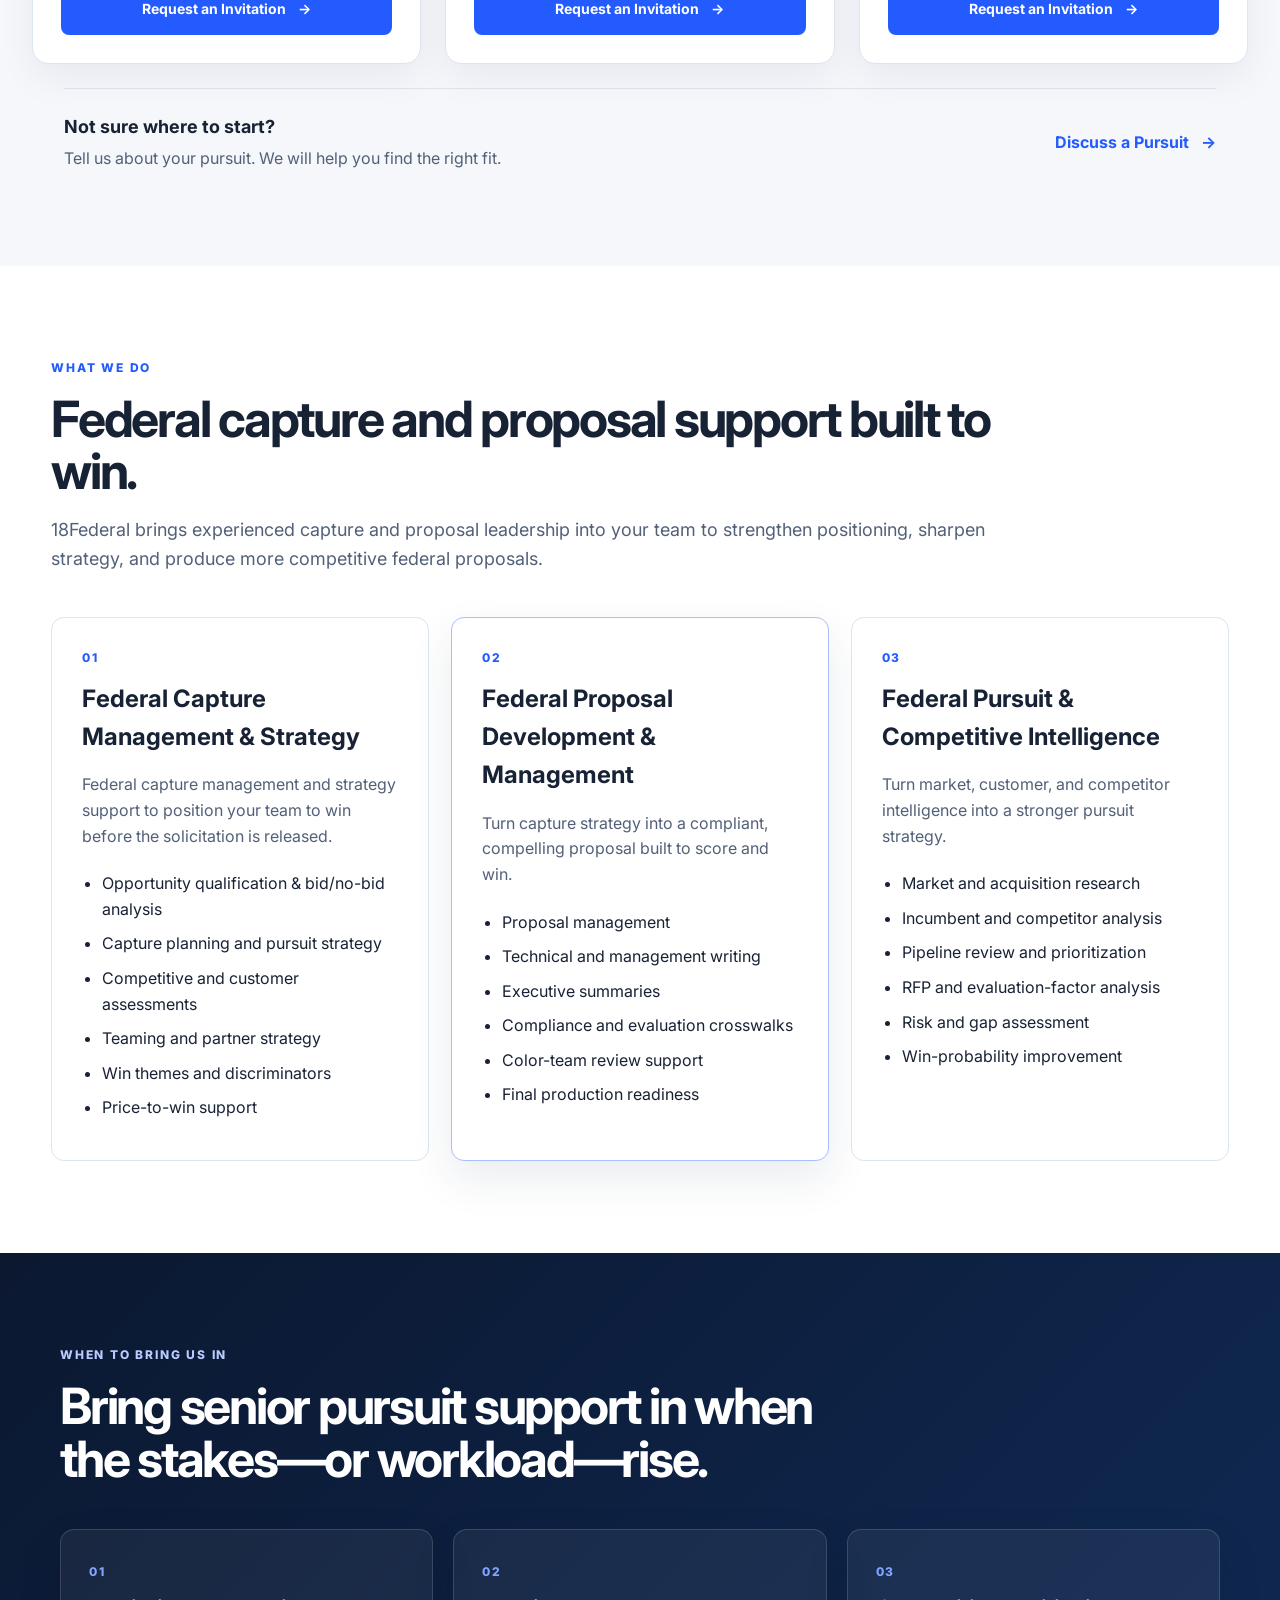
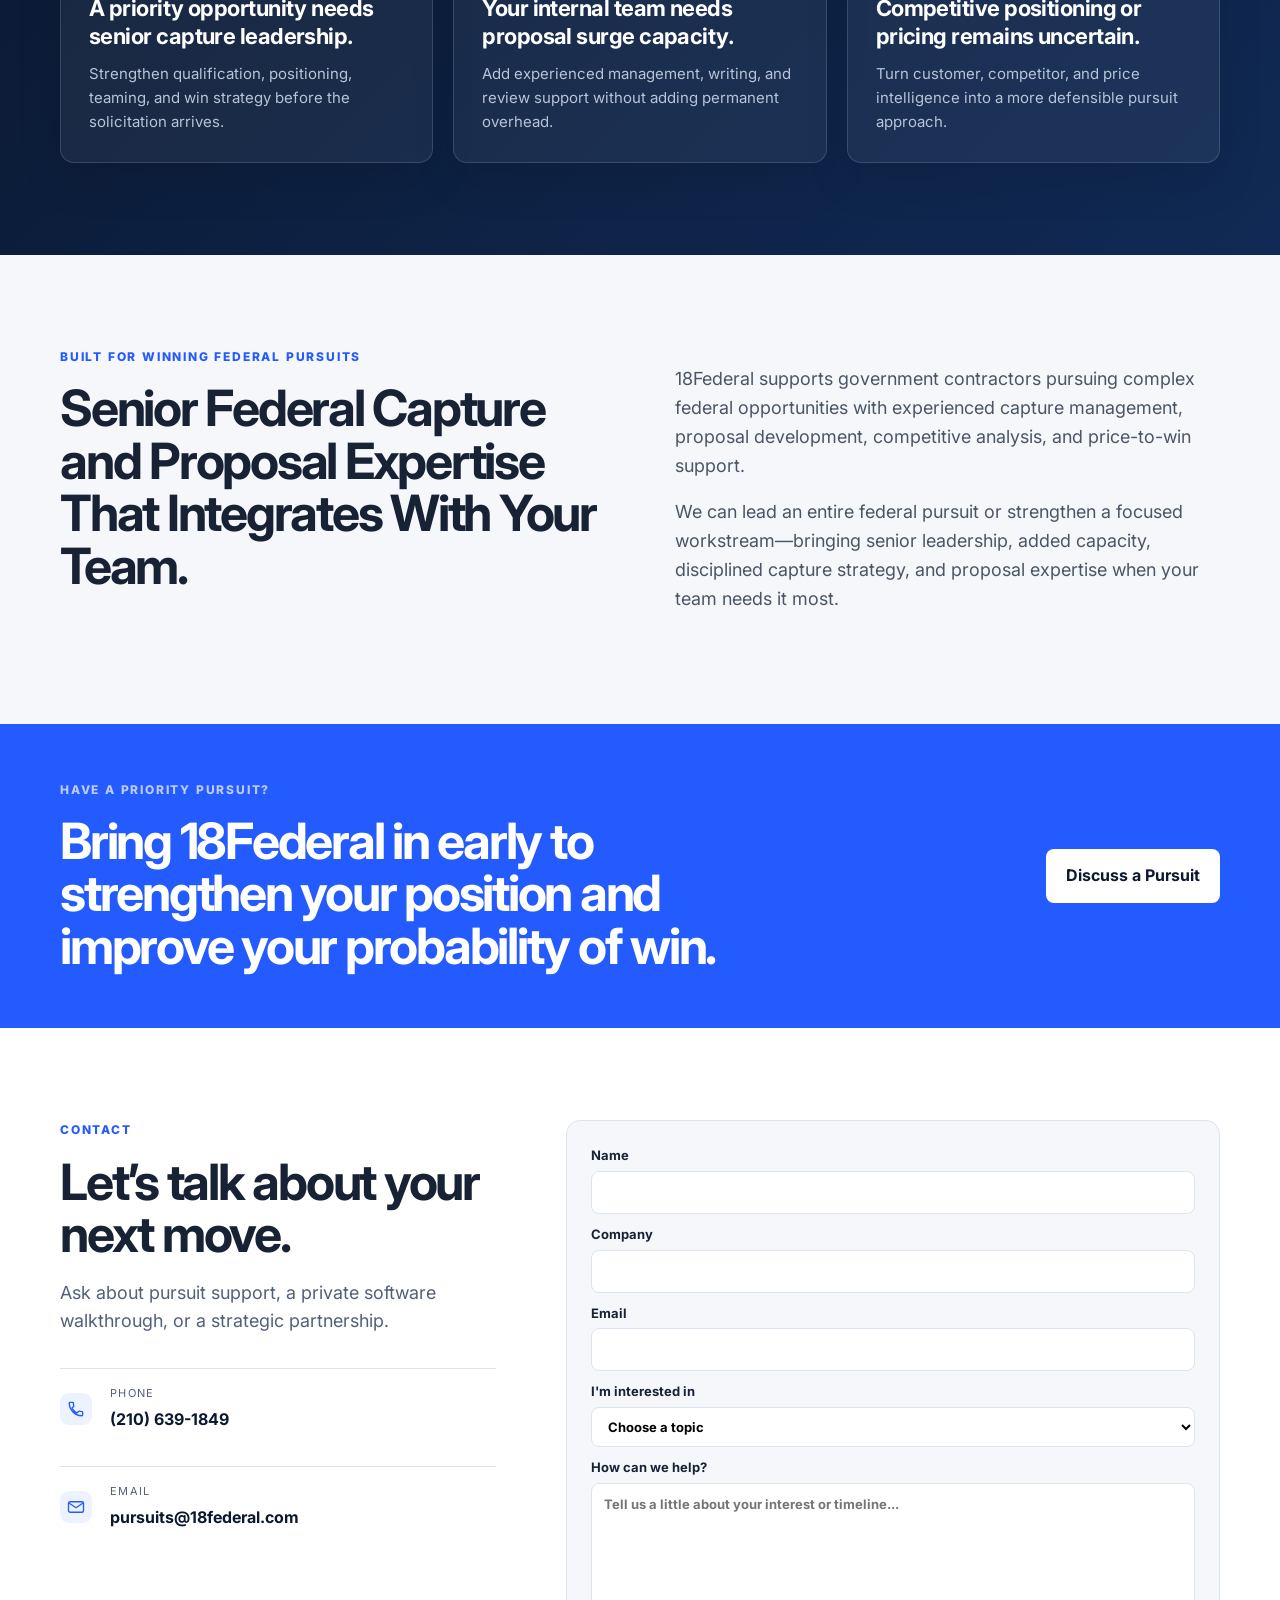
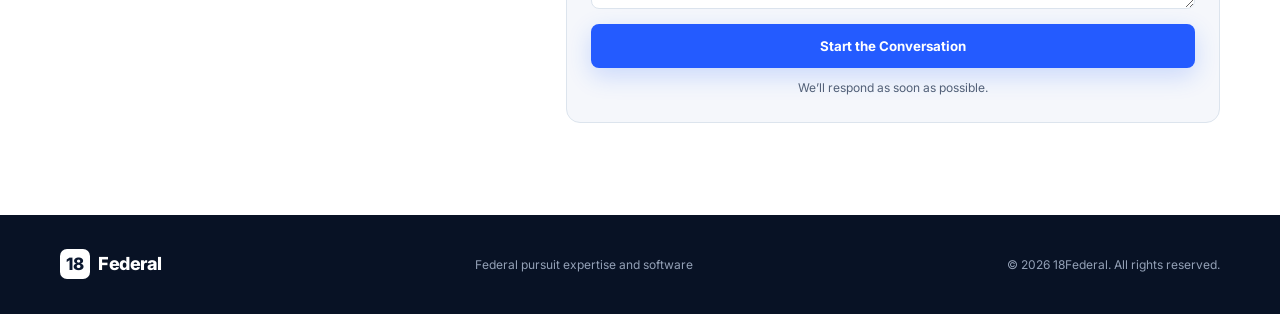
==== commit 02e7bf3a: "Preserve exact RALLY and caption dimensions with scoped artwork clips" ====
--- a/index.html
+++ b/index.html
@@ -100,7 +100,7 @@
           </article>
           <article class="product-card" aria-labelledby="rally-title">
             <div class="eyebrow">03 / TEAMMATE EXPERIENCE</div>
-            <div class="product-logo"><svg viewBox="245 665 660 145" role="img" aria-label="RALLY — Patent Pending" style="overflow:visible"><svg x="245" y="665" width="660" height="145" viewBox="245 665 660 145" style="overflow:hidden"><image href="rally-approved-brand.png" width="1672" height="941" /></svg><svg x="408.33" y="818" width="333.34" height="19.75" viewBox="539 548 1097 65"><image href="shazam-patent-pending.png" width="2172" height="724" /></svg></svg></div>
+            <div class="product-logo"><svg viewBox="245 665 660 145" role="img" aria-label="RALLY — Patent Pending" style="overflow:visible"><defs><clipPath id="rally-art-clip"><rect x="245" y="665" width="660" height="145" /></clipPath><clipPath id="rally-caption-clip"><rect x="408.33" y="818" width="333.34" height="19.75" /></clipPath></defs><g clip-path="url(#rally-art-clip)"><image href="rally-approved-brand.png" width="1672" height="941" /></g><g clip-path="url(#rally-caption-clip)"><image href="shazam-patent-pending.png" x="244.54672" y="651.48193" width="659.99497" height="219.99832" /></g></svg></div>
             <h3 id="rally-title">Bring your team’s experience.</h3>
             <p class="product-description">Request, approve, and use pursuit-specific experience from your teammates.</p>
             <ul class="product-capabilities"><li><span aria-hidden="true">✓</span>Teammate experience requests</li><li><span aria-hidden="true">✓</span>Approved pursuit-specific experience</li></ul>
